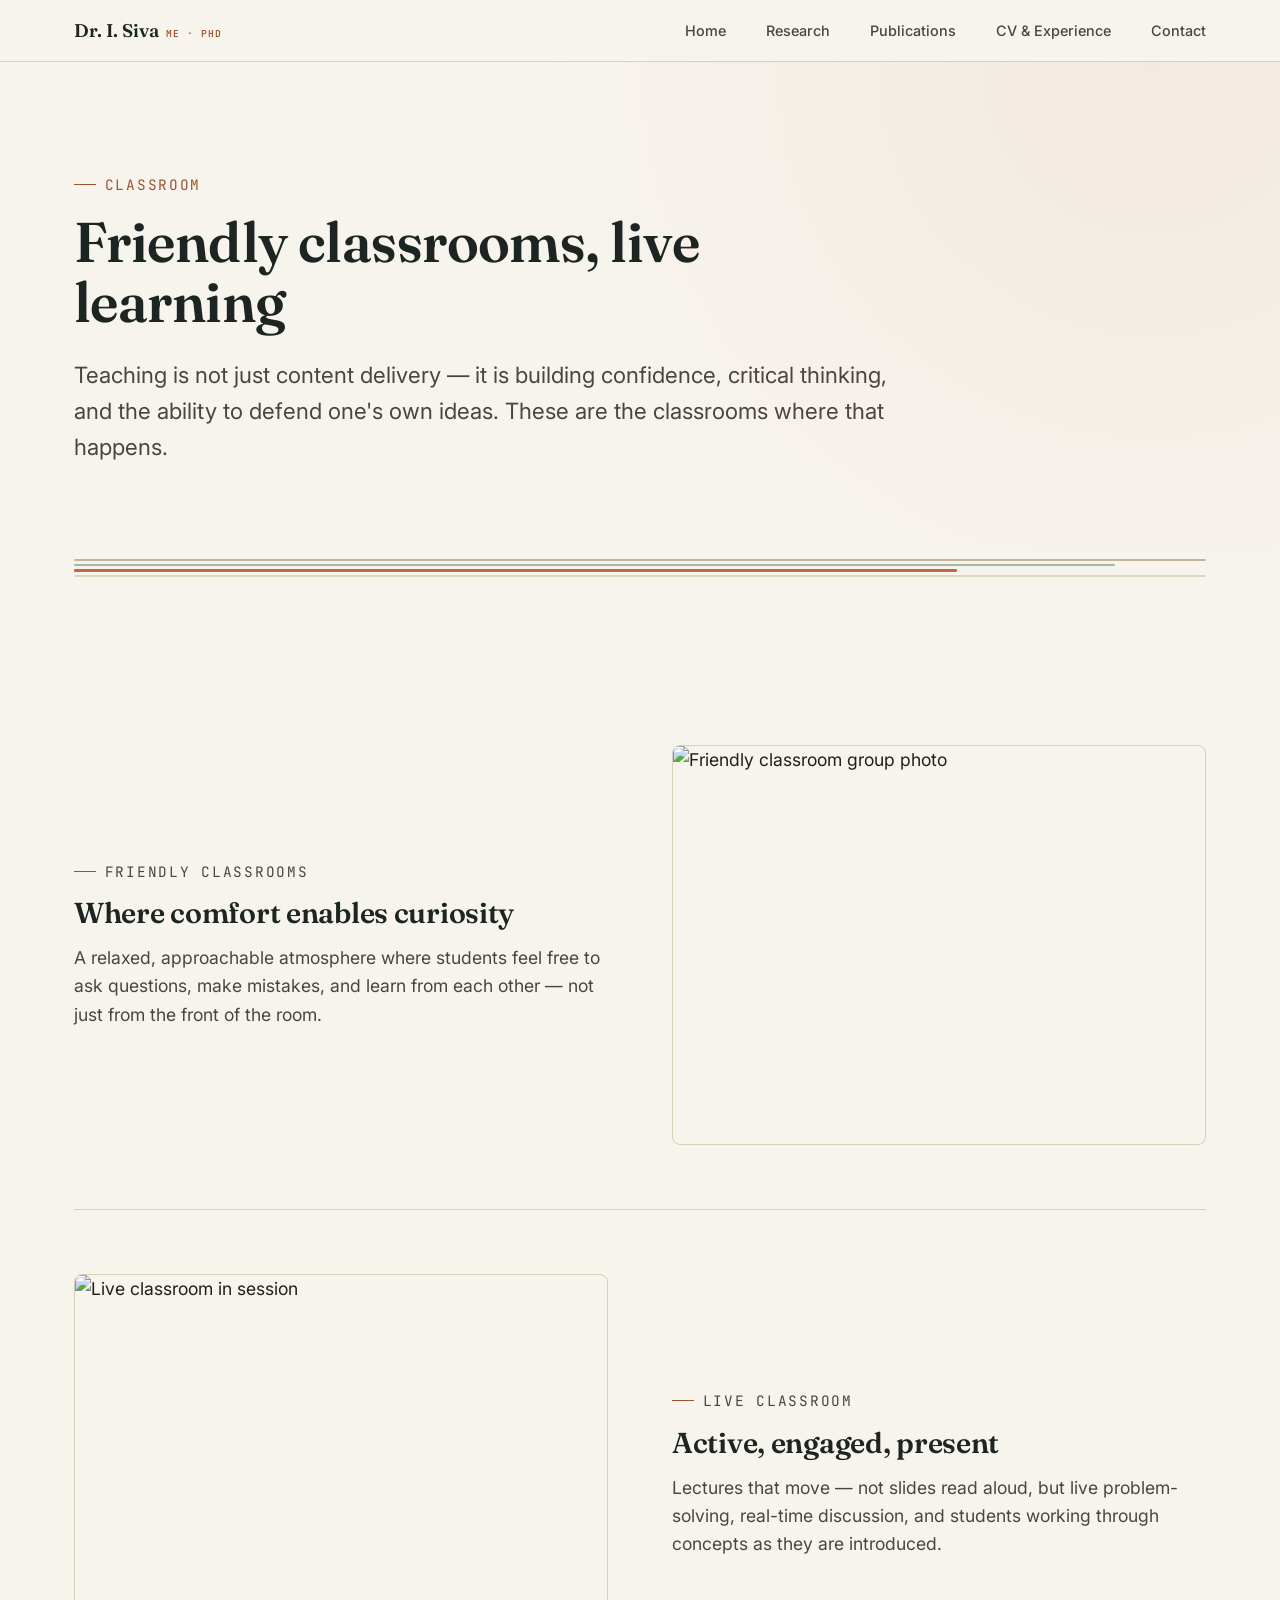
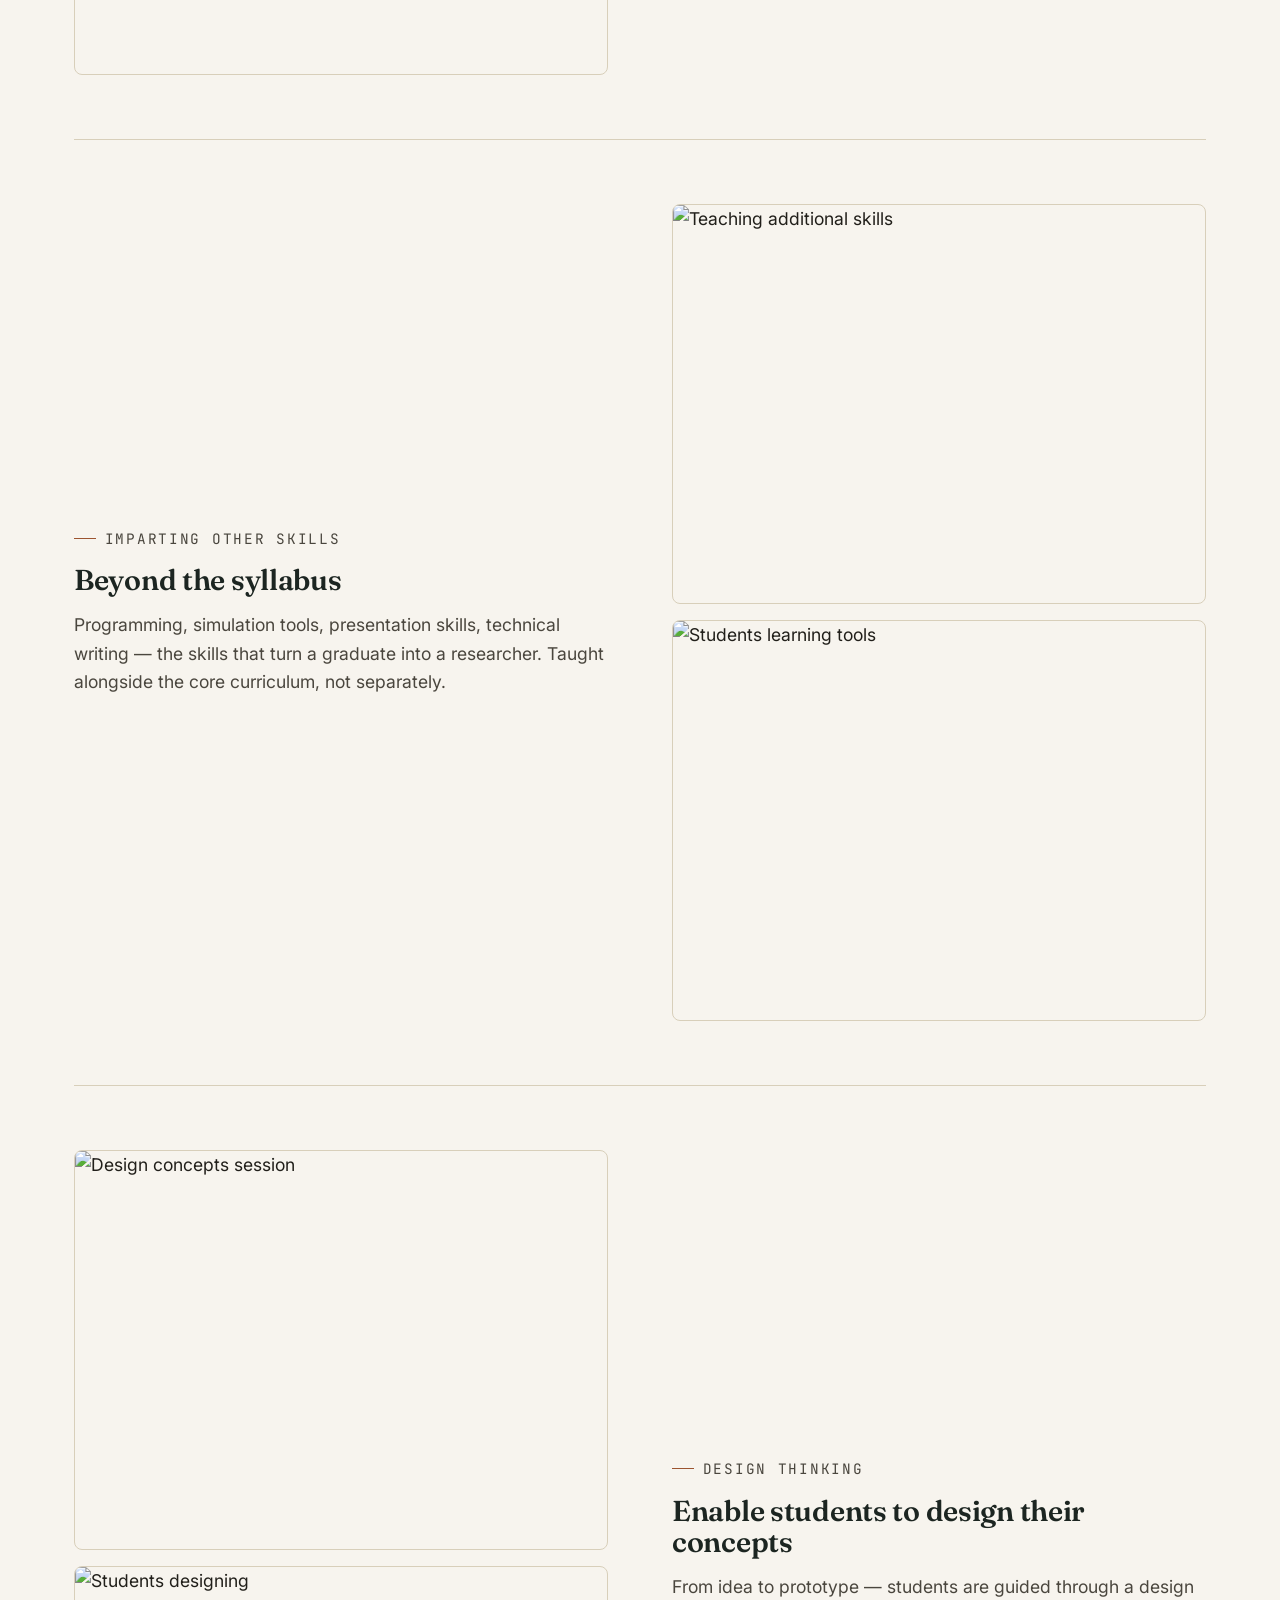
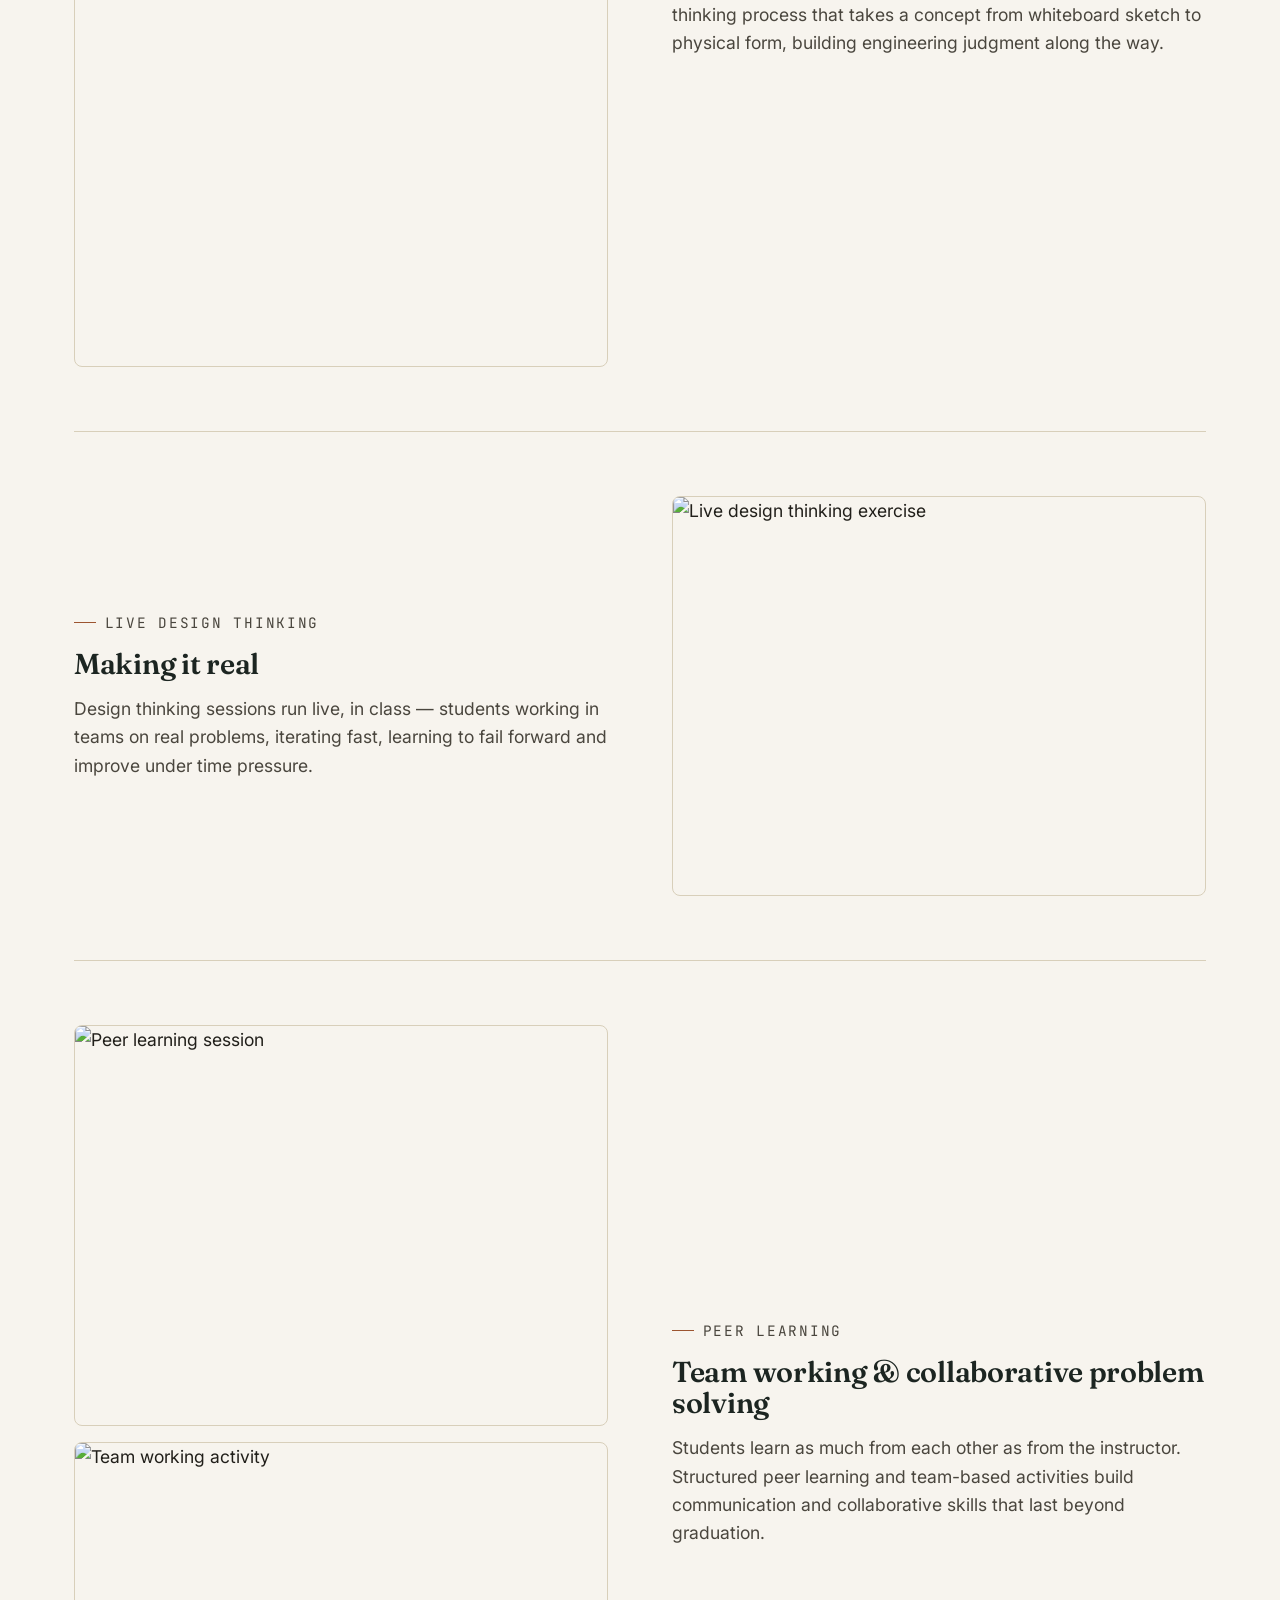
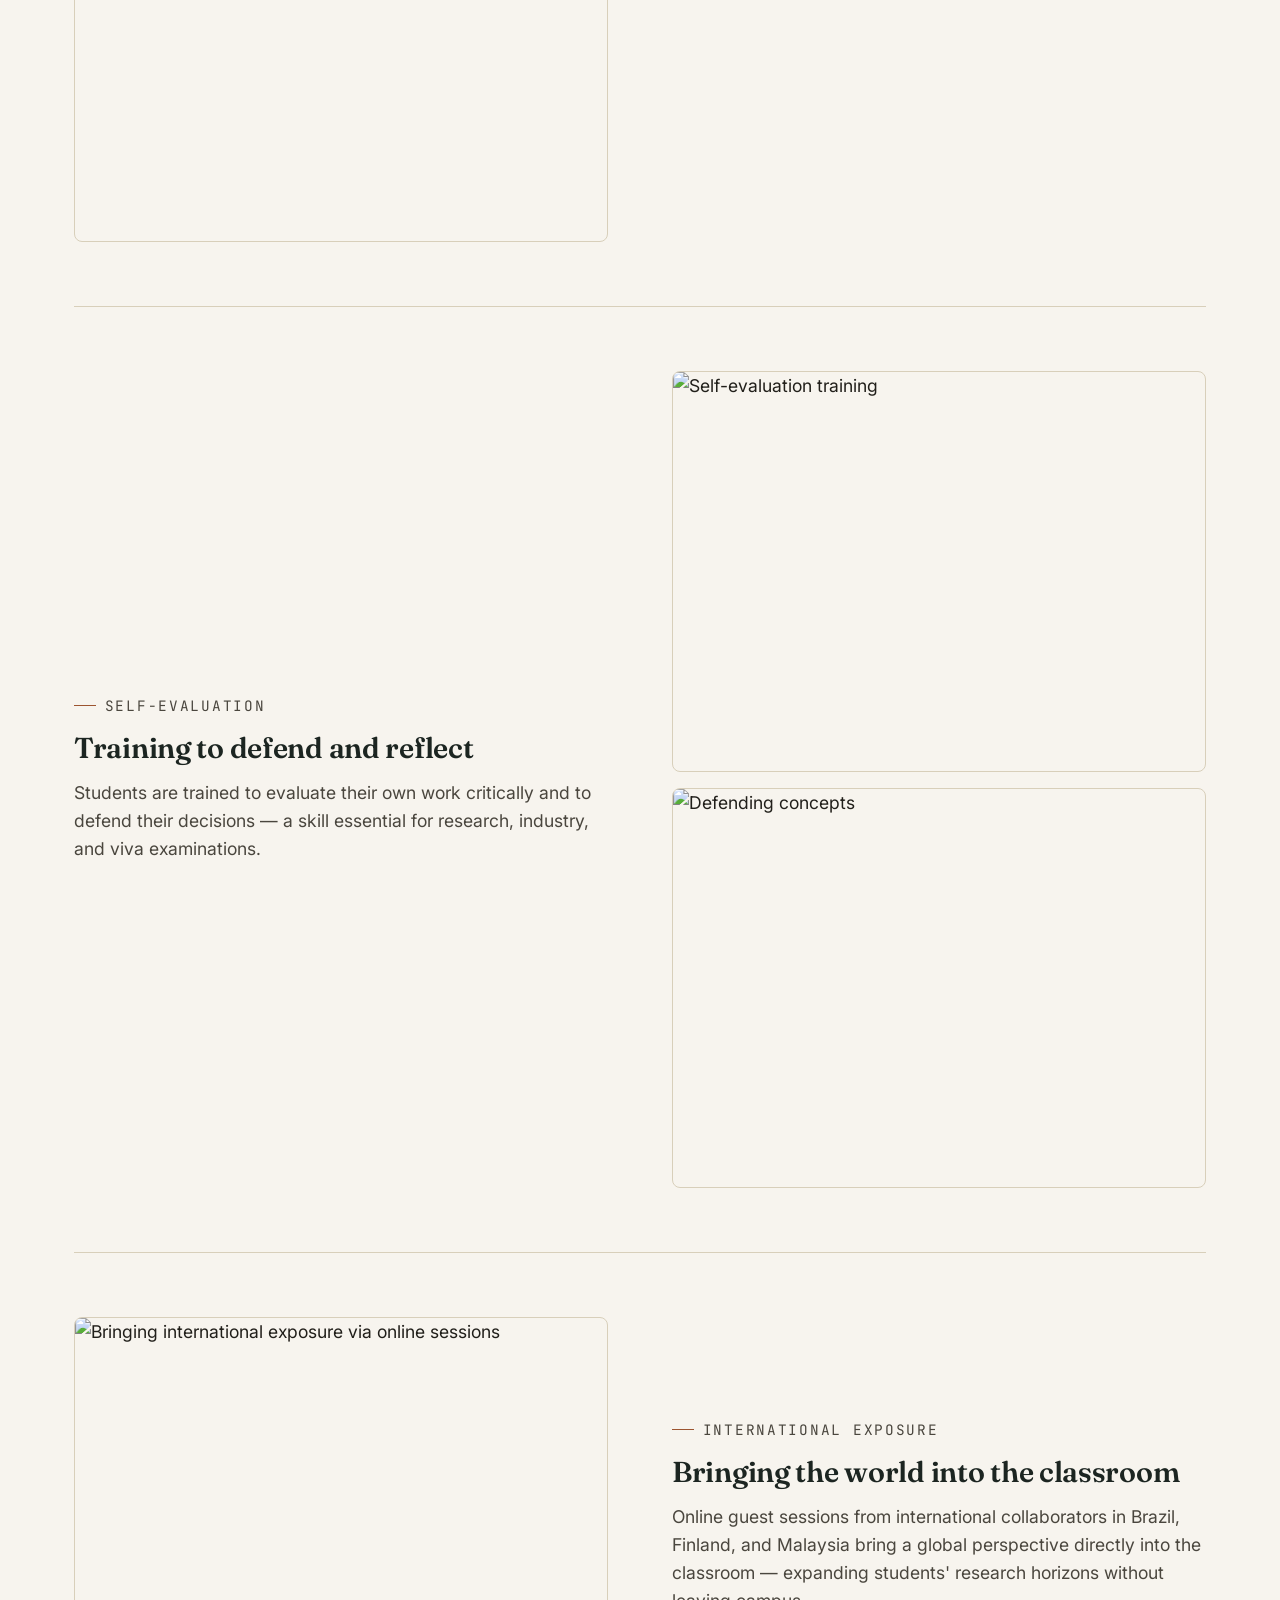
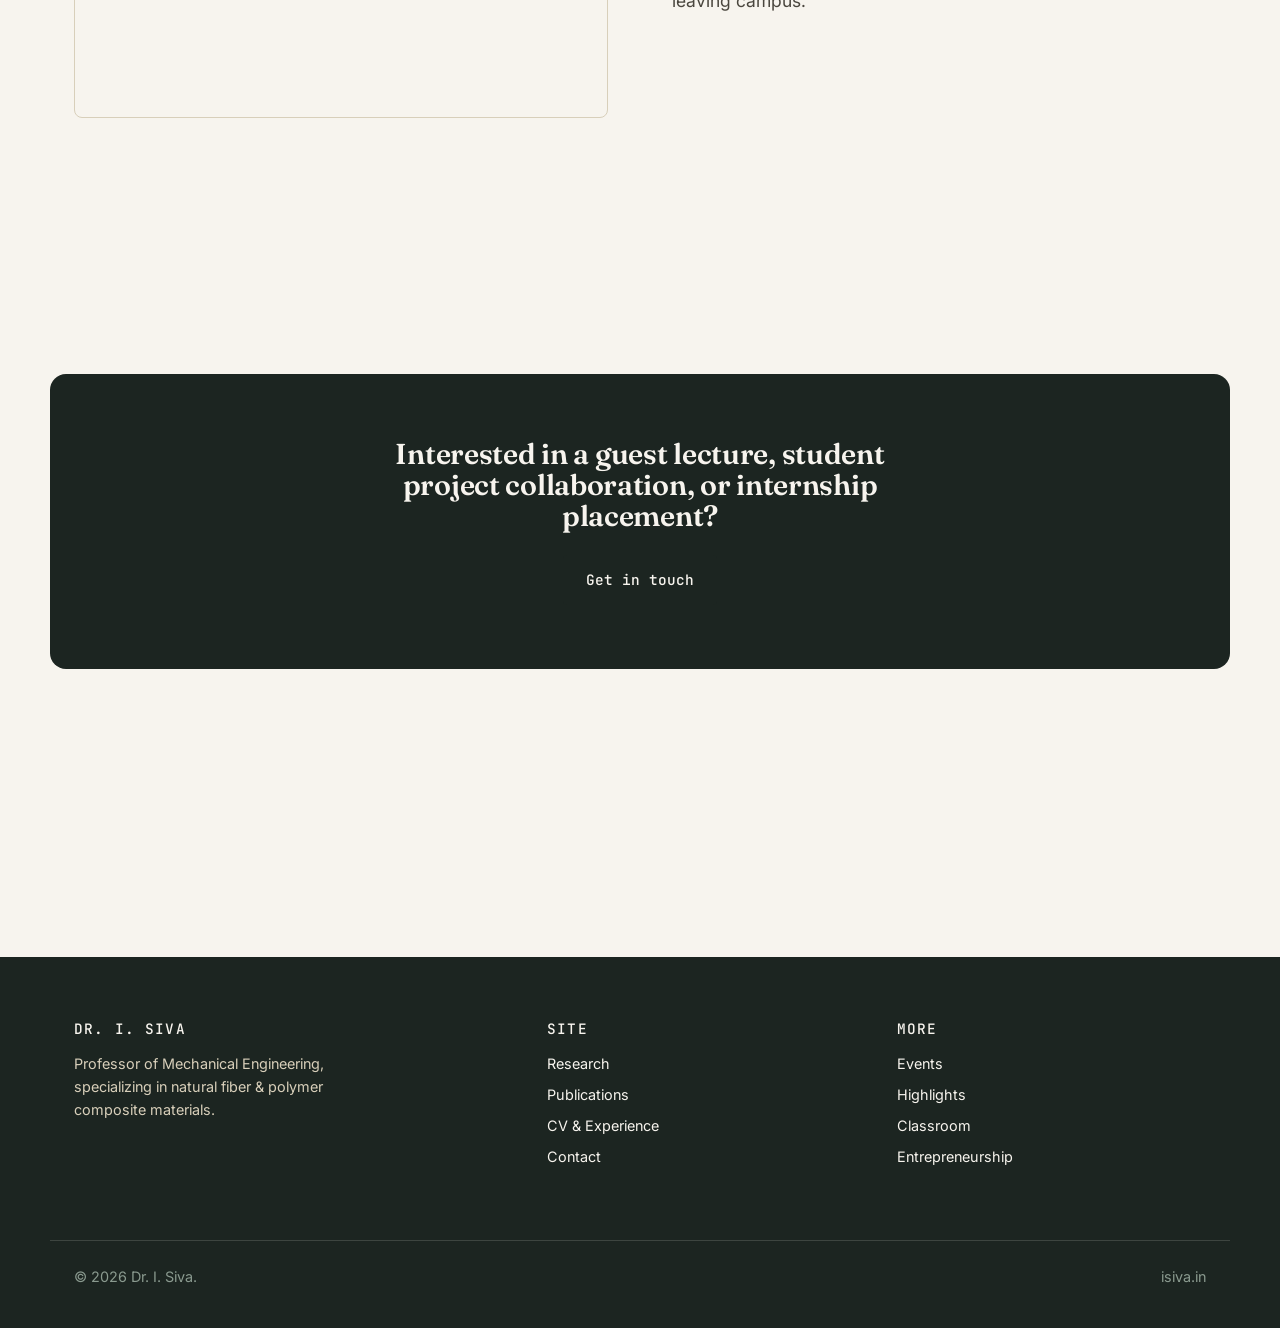
==== classroom.html @ 69cb5fe1 "Add files via upload" ====
<!DOCTYPE html>
<html lang="en">
<head>
<meta charset="UTF-8">
<meta name="viewport" content="width=device-width, initial-scale=1.0">
<title>Classroom — Dr. I. Siva</title>
<meta name="description" content="Dr. I. Siva's classroom philosophy — friendly, live, hands-on learning through design thinking, peer learning, self-evaluation, and international exposure.">
<link rel="stylesheet" href="css/base.css">
<link rel="stylesheet" href="css/inner.css">
<link rel="stylesheet" href="css/subpages.css">
</head>
<body>
<header class="site-header">
  <div class="site-header__inner">
    <a href="index.html" class="brand">Dr. I. Siva <small>ME · PhD</small></a>
    <button class="nav-toggle" aria-expanded="false">Menu</button>
    <ul class="nav-links">
      <li><a href="index.html">Home</a></li>
      <li><a href="research.html">Research</a></li>
      <li><a href="publications.html">Publications</a></li>
      <li><a href="cv.html">CV &amp; Experience</a></li>
      <li><a href="contact.html">Contact</a></li>
    </ul>
  </div>
</header>

<main>
  <section class="page-hero">
    <div class="wrap">
      <p class="eyebrow reveal">Classroom</p>
      <h1 class="reveal">Friendly classrooms, live learning</h1>
      <p class="page-hero__lede reveal">Teaching is not just content delivery — it is building confidence, critical thinking, and the ability to defend one's own ideas. These are the classrooms where that happens.</p>
    </div>
  </section>

  <div class="ply-divider" aria-hidden="true"><span></span><span></span><span></span><span></span></div>

  <!-- GALLERY SECTIONS -->
  <section class="section">
    <div class="wrap">

      <div class="classroom-block reveal">
        <div class="classroom-block__text">
          <p class="eyebrow">Friendly Classrooms</p>
          <h2>Where comfort enables curiosity</h2>
          <p>A relaxed, approachable atmosphere where students feel free to ask questions, make mistakes, and learn from each other — not just from the front of the room.</p>
        </div>
        <div class="classroom-block__imgs">
          <img src="assets/ppt/image183.jpg" alt="Friendly classroom group photo" loading="lazy">
        </div>
      </div>

      <div class="classroom-block classroom-block--flip reveal">
        <div class="classroom-block__text">
          <p class="eyebrow">Live Classroom</p>
          <h2>Active, engaged, present</h2>
          <p>Lectures that move — not slides read aloud, but live problem-solving, real-time discussion, and students working through concepts as they are introduced.</p>
        </div>
        <div class="classroom-block__imgs">
          <img src="assets/ppt/image184.jpg" alt="Live classroom in session" loading="lazy">
        </div>
      </div>

      <div class="classroom-block reveal">
        <div class="classroom-block__text">
          <p class="eyebrow">Imparting Other Skills</p>
          <h2>Beyond the syllabus</h2>
          <p>Programming, simulation tools, presentation skills, technical writing — the skills that turn a graduate into a researcher. Taught alongside the core curriculum, not separately.</p>
        </div>
        <div class="classroom-block__imgs">
          <img src="assets/ppt/image185.jpg" alt="Teaching additional skills" loading="lazy">
          <img src="assets/ppt/image186.jpg" alt="Students learning tools" loading="lazy">
        </div>
      </div>

      <div class="classroom-block classroom-block--flip reveal">
        <div class="classroom-block__text">
          <p class="eyebrow">Design Thinking</p>
          <h2>Enable students to design their concepts</h2>
          <p>From idea to prototype — students are guided through a design thinking process that takes a concept from whiteboard sketch to physical form, building engineering judgment along the way.</p>
        </div>
        <div class="classroom-block__imgs">
          <img src="assets/ppt/image188.jpg" alt="Design concepts session" loading="lazy">
          <img src="assets/ppt/image189.jpg" alt="Students designing" loading="lazy">
        </div>
      </div>

      <div class="classroom-block reveal">
        <div class="classroom-block__text">
          <p class="eyebrow">Live Design Thinking</p>
          <h2>Making it real</h2>
          <p>Design thinking sessions run live, in class — students working in teams on real problems, iterating fast, learning to fail forward and improve under time pressure.</p>
        </div>
        <div class="classroom-block__imgs">
          <img src="assets/ppt/image192.jpg" alt="Live design thinking exercise" loading="lazy">
        </div>
      </div>

      <div class="classroom-block classroom-block--flip reveal">
        <div class="classroom-block__text">
          <p class="eyebrow">Peer Learning</p>
          <h2>Team working &amp; collaborative problem solving</h2>
          <p>Students learn as much from each other as from the instructor. Structured peer learning and team-based activities build communication and collaborative skills that last beyond graduation.</p>
        </div>
        <div class="classroom-block__imgs">
          <img src="assets/ppt/image193.jpg" alt="Peer learning session" loading="lazy">
          <img src="assets/ppt/image194.jpg" alt="Team working activity" loading="lazy">
        </div>
      </div>

      <div class="classroom-block reveal">
        <div class="classroom-block__text">
          <p class="eyebrow">Self-Evaluation</p>
          <h2>Training to defend and reflect</h2>
          <p>Students are trained to evaluate their own work critically and to defend their decisions — a skill essential for research, industry, and viva examinations.</p>
        </div>
        <div class="classroom-block__imgs">
          <img src="assets/ppt/image195.jpg" alt="Self-evaluation training" loading="lazy">
          <img src="assets/ppt/image196.jpg" alt="Defending concepts" loading="lazy">
        </div>
      </div>

      <div class="classroom-block classroom-block--flip reveal">
        <div class="classroom-block__text">
          <p class="eyebrow">International Exposure</p>
          <h2>Bringing the world into the classroom</h2>
          <p>Online guest sessions from international collaborators in Brazil, Finland, and Malaysia bring a global perspective directly into the classroom — expanding students' research horizons without leaving campus.</p>
        </div>
        <div class="classroom-block__imgs">
          <img src="assets/ppt/image198.jpg" alt="Bringing international exposure via online sessions" loading="lazy">
        </div>
      </div>

    </div>
  </section>

  <section class="section cta-section">
    <div class="wrap cta-section__inner reveal">
      <h2>Interested in a guest lecture, student project collaboration, or internship placement?</h2>
      <a href="contact.html" class="btn btn--primary">Get in touch</a>
    </div>
  </section>

</main>

<footer class="site-footer">
  <div class="wrap footer-grid">
    <div><h4>Dr. I. Siva</h4><p style="max-width:32ch;color:var(--thread);font-size:var(--step--1)">Professor of Mechanical Engineering, specializing in natural fiber &amp; polymer composite materials.</p></div>
    <div><h4>Site</h4><ul><li><a href="research.html">Research</a></li><li><a href="publications.html">Publications</a></li><li><a href="cv.html">CV &amp; Experience</a></li><li><a href="contact.html">Contact</a></li></ul></div>
    <div><h4>More</h4><ul><li><a href="events.html">Events</a></li><li><a href="highlights.html">Highlights</a></li><li><a href="classroom.html">Classroom</a></li><li><a href="entrepreneurship.html">Entrepreneurship</a></li></ul></div>
  </div>
  <div class="wrap footer-bottom"><span>© <span id="year"></span> Dr. I. Siva.</span><span>isiva.in</span></div>
</footer>
<script src="js/main.js"></script>
<script>document.getElementById('year').textContent = new Date().getFullYear();</script>
</body>
</html>
---- css/base.css ----
/* ============================================
   Dr. I. Siva — Design System
   Concept: composite laminate — layered plies,
   woven structure, resin/fiber material palette.
   ============================================ */

@import url('https://fonts.googleapis.com/css2?family=Fraunces:opsz,wght@9..144,300;9..144,400;9..144,500;9..144,600;9..144,700&family=Inter:wght@400;500;600;700&family=JetBrains+Mono:wght@400;500&display=swap');

:root {
  /* Color tokens — natural fiber / resin composite palette */
  --ink: #211f1a;
  --ink-soft: #4a463e;
  --paper: #f7f4ee;
  --paper-deep: #eee8db;
  --ply-green: #2f4438;
  --ply-green-deep: #1c2521;
  --sage: #8a9a8f;
  --resin: #bd6b3e;
  --resin-deep: #9c5430;
  --thread: #d8cfba;
  --thread-deep: #c2b59a;

  /* Type */
  --font-display: 'Fraunces', serif;
  --font-body: 'Inter', sans-serif;
  --font-mono: 'JetBrains Mono', monospace;

  /* Scale */
  --step--1: clamp(0.83rem, 0.8rem + 0.15vw, 0.9rem);
  --step-0: clamp(1rem, 0.96rem + 0.2vw, 1.1rem);
  --step-1: clamp(1.2rem, 1.12rem + 0.4vw, 1.4rem);
  --step-2: clamp(1.44rem, 1.3rem + 0.7vw, 1.8rem);
  --step-3: clamp(1.9rem, 1.6rem + 1.2vw, 2.5rem);
  --step-4: clamp(2.4rem, 1.9rem + 2vw, 3.6rem);
  --step-5: clamp(3rem, 2.2rem + 3.2vw, 5rem);

  --space-1: 0.5rem;
  --space-2: 1rem;
  --space-3: 1.5rem;
  --space-4: 2.5rem;
  --space-5: 4rem;
  --space-6: 6rem;
  --space-7: 9rem;

  --content-width: 1180px;
  --content-narrow: 760px;

  --ease: cubic-bezier(0.16, 1, 0.3, 1);
}

* { box-sizing: border-box; }

html {
  scroll-behavior: smooth;
}

@media (prefers-reduced-motion: reduce) {
  html { scroll-behavior: auto; }
  *, *::before, *::after {
    animation-duration: 0.01ms !important;
    animation-iteration-count: 1 !important;
    transition-duration: 0.01ms !important;
    scroll-behavior: auto !important;
  }
}

body {
  margin: 0;
  background: var(--paper);
  color: var(--ink);
  font-family: var(--font-body);
  font-size: var(--step-0);
  line-height: 1.6;
  -webkit-font-smoothing: antialiased;
}

h1, h2, h3, h4 {
  font-family: var(--font-display);
  color: var(--ply-green-deep);
  line-height: 1.08;
  margin: 0;
  font-weight: 600;
  letter-spacing: -0.01em;
}

a {
  color: inherit;
  text-decoration: none;
}

a:focus-visible,
button:focus-visible,
[tabindex]:focus-visible {
  outline: 2px solid var(--resin);
  outline-offset: 3px;
  border-radius: 2px;
}

img { max-width: 100%; display: block; }

.wrap {
  max-width: var(--content-width);
  margin: 0 auto;
  padding: 0 var(--space-3);
}

.wrap--narrow {
  max-width: var(--content-narrow);
}

.eyebrow {
  font-family: var(--font-mono);
  font-size: var(--step--1);
  text-transform: uppercase;
  letter-spacing: 0.12em;
  color: var(--resin-deep);
  display: flex;
  align-items: center;
  gap: 0.6em;
}

.eyebrow::before {
  content: "";
  width: 22px;
  height: 1px;
  background: var(--resin-deep);
  display: inline-block;
}

/* ===== Ply divider — the signature element =====
   Represents a laminate cross-section: layered bands
   of varying thickness/opacity, like a microscope
   view of a composite ply stack. Used between sections
   instead of a generic hairline. */

.ply-divider {
  height: 34px;
  width: 100%;
  display: flex;
  flex-direction: column;
  justify-content: center;
  gap: 3px;
  margin: 0 auto;
  max-width: var(--content-width);
  padding: 0 var(--space-3);
}

.ply-divider span {
  display: block;
  height: 2px;
  border-radius: 1px;
}
.ply-divider span:nth-child(1) { background: var(--thread-deep); width: 100%; }
.ply-divider span:nth-child(2) { background: var(--sage); width: 92%; opacity: 0.7; }
.ply-divider span:nth-child(3) { background: var(--resin); width: 78%; height: 3px; }
.ply-divider span:nth-child(4) { background: var(--thread-deep); width: 100%; opacity: 0.5; }

/* ===== Nav ===== */

.site-header {
  position: sticky;
  top: 0;
  z-index: 50;
  background: rgba(247, 244, 238, 0.92);
  backdrop-filter: blur(8px);
  border-bottom: 1px solid var(--thread);
}

.site-header__inner {
  display: flex;
  align-items: center;
  justify-content: space-between;
  padding: var(--space-2) var(--space-3);
  max-width: var(--content-width);
  margin: 0 auto;
}

.brand {
  font-family: var(--font-display);
  font-weight: 600;
  font-size: 1.15rem;
  color: var(--ply-green-deep);
  display: flex;
  align-items: baseline;
  gap: 0.4em;
}

.brand small {
  font-family: var(--font-mono);
  font-size: 0.6rem;
  color: var(--resin-deep);
  text-transform: uppercase;
  letter-spacing: 0.1em;
}

.nav-links {
  display: flex;
  gap: var(--space-4);
  list-style: none;
  margin: 0;
  padding: 0;
  font-size: var(--step--1);
  font-weight: 500;
}

.nav-links a {
  position: relative;
  padding: 0.2rem 0;
  color: var(--ink-soft);
  transition: color 0.2s var(--ease);
}

.nav-links a:hover,
.nav-links a[aria-current="page"] {
  color: var(--ply-green-deep);
}

.nav-links a[aria-current="page"]::after {
  content: "";
  position: absolute;
  left: 0; right: 0; bottom: -6px;
  height: 2px;
  background: var(--resin);
  border-radius: 1px;
}

.nav-toggle {
  display: none;
  background: none;
  border: 1px solid var(--thread-deep);
  border-radius: 6px;
  padding: 0.4rem 0.6rem;
  font-family: var(--font-mono);
  font-size: 0.75rem;
  color: var(--ink);
  cursor: pointer;
}

@media (max-width: 760px) {
  .nav-toggle { display: inline-block; }
  .nav-links {
    position: absolute;
    top: 100%; left: 0; right: 0;
    background: var(--paper);
    flex-direction: column;
    gap: 0;
    border-bottom: 1px solid var(--thread);
    max-height: 0;
    overflow: hidden;
    transition: max-height 0.3s var(--ease);
  }
  .nav-links.is-open { max-height: 420px; }
  .nav-links li { width: 100%; }
  .nav-links a {
    display: block;
    padding: var(--space-2) var(--space-3);
    border-top: 1px solid var(--paper-deep);
  }
  .nav-links a[aria-current="page"]::after { display: none; }
  .nav-links a[aria-current="page"] { background: var(--paper-deep); }
}

/* ===== More dropdown ===== */

.nav-more {
  position: relative;
}

.nav-more__label {
  font-size: var(--step--1);
  font-weight: 500;
  color: var(--ink-soft);
  cursor: pointer;
  padding: 0.2rem 0;
  user-select: none;
  transition: color 0.2s var(--ease);
}

.nav-more:hover .nav-more__label { color: var(--ply-green-deep); }

.nav-more__menu {
  display: none;
  position: absolute;
  top: calc(100% + 10px);
  right: 0;
  background: #fff;
  border: 1px solid var(--thread);
  border-radius: 8px;
  box-shadow: 0 8px 24px -8px rgba(28,37,33,0.2);
  list-style: none;
  margin: 0;
  padding: 0.4rem 0;
  min-width: 200px;
  z-index: 100;
}

.nav-more:hover .nav-more__menu { display: block; }

.nav-more__menu li a {
  display: block;
  padding: 0.55rem 1.1rem;
  font-size: var(--step--1);
  color: var(--ink-soft);
  transition: background 0.15s, color 0.15s;
}

.nav-more__menu li a:hover {
  background: var(--paper-deep);
  color: var(--resin-deep);
}

@media (max-width: 760px) {
  .nav-more__label { display: none; }
  .nav-more__menu {
    display: block;
    position: static;
    box-shadow: none;
    border: none;
    border-radius: 0;
    padding: 0;
    min-width: 0;
  }
  .nav-more__menu li a {
    padding: var(--space-2) var(--space-3);
    border-top: 1px solid var(--paper-deep);
  }
}



.site-footer {
  background: var(--ply-green-deep);
  color: var(--thread);
  padding: var(--space-5) 0 var(--space-4);
  margin-top: var(--space-7);
}

.site-footer a { color: var(--paper); }
.site-footer a:hover { color: var(--resin); }

.footer-grid {
  display: grid;
  grid-template-columns: 1.4fr 1fr 1fr;
  gap: var(--space-4);
}

.footer-grid h4 {
  color: var(--paper);
  font-size: var(--step--1);
  text-transform: uppercase;
  letter-spacing: 0.08em;
  font-family: var(--font-mono);
  font-weight: 500;
  margin-bottom: var(--space-2);
}

.footer-grid ul { list-style: none; margin: 0; padding: 0; }
.footer-grid li { margin-bottom: 0.5rem; font-size: var(--step--1); }

.footer-bottom {
  margin-top: var(--space-5);
  padding-top: var(--space-3);
  border-top: 1px solid rgba(247, 244, 238, 0.15);
  font-size: var(--step--1);
  color: var(--sage);
  display: flex;
  justify-content: space-between;
  flex-wrap: wrap;
  gap: var(--space-2);
}

@media (max-width: 760px) {
  .footer-grid { grid-template-columns: 1fr; gap: var(--space-3); }
}

/* ===== Buttons ===== */

.btn {
  display: inline-flex;
  align-items: center;
  gap: 0.5em;
  font-family: var(--font-mono);
  font-size: var(--step--1);
  font-weight: 500;
  padding: 0.85em 1.5em;
  border-radius: 4px;
  border: 1px solid transparent;
  cursor: pointer;
  transition: all 0.2s var(--ease);
}

.btn--primary {
  background: var(--ply-green-deep);
  color: var(--paper);
}
.btn--primary:hover { background: var(--resin-deep); }

.btn--ghost {
  border-color: var(--ink);
  color: var(--ink);
}
.btn--ghost:hover {
  border-color: var(--resin-deep);
  color: var(--resin-deep);
}

/* ===== Shared section spacing ===== */

.section { padding: var(--space-6) 0; }
.section--tight { padding: var(--space-5) 0; }

.section-head {
  margin-bottom: var(--space-4);
  max-width: 640px;
}

.section-head h2 {
  font-size: var(--step-3);
  margin-top: var(--space-2);
}

.section-head p {
  color: var(--ink-soft);
  font-size: var(--step-0);
  margin-top: var(--space-2);
}

/* ===== Card ===== */

.card {
  background: #fff;
  border: 1px solid var(--thread);
  border-radius: 10px;
  padding: var(--space-3);
  transition: transform 0.25s var(--ease), box-shadow 0.25s var(--ease), border-color 0.25s var(--ease);
}

.card:hover {
  transform: translateY(-3px);
  box-shadow: 0 14px 30px -18px rgba(28, 37, 33, 0.35);
  border-color: var(--thread-deep);
}

/* ===== Stat block ===== */

.stat {
  font-family: var(--font-mono);
}

.stat .num {
  font-size: var(--step-3);
  color: var(--ply-green-deep);
  font-weight: 500;
  display: block;
  line-height: 1;
}

.stat .label {
  font-size: var(--step--1);
  color: var(--ink-soft);
  text-transform: uppercase;
  letter-spacing: 0.06em;
  margin-top: 0.4em;
  display: block;
}

/* ===== Tag / pill ===== */

.tag {
  display: inline-block;
  font-family: var(--font-mono);
  font-size: 0.72rem;
  text-transform: uppercase;
  letter-spacing: 0.05em;
  padding: 0.25em 0.65em;
  border-radius: 100px;
  background: var(--paper-deep);
  color: var(--ply-green-deep);
  border: 1px solid var(--thread-deep);
}

.tag--resin {
  background: rgba(189, 107, 62, 0.12);
  color: var(--resin-deep);
  border-color: rgba(189, 107, 62, 0.35);
}

/* ===== Reveal on scroll ===== */

.reveal {
  opacity: 0;
  transform: translateY(16px);
  transition: opacity 0.6s var(--ease), transform 0.6s var(--ease);
}
.reveal.is-visible {
  opacity: 1;
  transform: translateY(0);
}

@media (prefers-reduced-motion: reduce) {
  .reveal { opacity: 1; transform: none; }
}
---- css/inner.css ----
/* ===== Page hero (used on inner pages) ===== */

.page-hero {
  padding: var(--space-6) 0 var(--space-5);
  background:
    radial-gradient(circle at 90% 0%, rgba(189, 107, 62, 0.08), transparent 50%),
    var(--paper);
}

.page-hero h1 {
  font-size: var(--step-4);
  margin-top: var(--space-2);
  max-width: 20ch;
}

.page-hero__lede {
  margin-top: var(--space-3);
  font-size: var(--step-1);
  color: var(--ink-soft);
  max-width: 60ch;
}

/* ===== Focus list (Research page) ===== */

.focus-list {
  display: flex;
  flex-direction: column;
  gap: var(--space-4);
}

.focus-item {
  display: grid;
  grid-template-columns: 90px 1fr;
  gap: var(--space-3);
  padding-bottom: var(--space-4);
  border-bottom: 1px solid var(--thread);
}

.focus-item:last-child { border-bottom: none; }

.focus-item__num {
  font-family: var(--font-mono);
  font-size: var(--step-2);
  color: var(--thread-deep);
  font-weight: 500;
}

.focus-item h3 {
  font-size: var(--step-2);
}

.focus-item p {
  color: var(--ink-soft);
  margin-top: var(--space-2);
}

.focus-item__note {
  font-size: var(--step--1);
  font-style: italic;
  color: var(--sage);
  border-left: 2px solid var(--resin);
  padding-left: 1em;
  margin-top: var(--space-2) !important;
}

@media (max-width: 640px) {
  .focus-item { grid-template-columns: 1fr; gap: var(--space-1); }
}

/* ===== Data table ===== */

.table-wrap {
  overflow-x: auto;
  border: 1px solid var(--thread);
  border-radius: 10px;
  background: #fff;
}

.data-table {
  width: 100%;
  border-collapse: collapse;
  font-size: var(--step--1);
  min-width: 640px;
}

.data-table th {
  text-align: left;
  font-family: var(--font-mono);
  text-transform: uppercase;
  letter-spacing: 0.05em;
  font-size: 0.72rem;
  color: var(--ink-soft);
  padding: var(--space-2) var(--space-2);
  background: var(--paper-deep);
  border-bottom: 1px solid var(--thread-deep);
}

.data-table td {
  padding: var(--space-2);
  border-bottom: 1px solid var(--thread);
  vertical-align: top;
}

.data-table tr:last-child td { border-bottom: none; }
.data-table tr:hover td { background: var(--paper-deep); }

/* ===== Grad grid ===== */

.grad-grid {
  display: grid;
  grid-template-columns: 1fr 1fr;
  gap: var(--space-5);
}

.grad-grid h3 {
  font-size: var(--step-0);
  font-family: var(--font-body);
  text-transform: uppercase;
  letter-spacing: 0.06em;
  color: var(--resin-deep);
  margin-bottom: var(--space-3);
}

.grad-list {
  list-style: none;
  margin: 0;
  padding: 0;
  display: flex;
  flex-direction: column;
  gap: var(--space-2);
}

.grad-list li {
  font-size: var(--step--1);
  color: var(--ink-soft);
  padding-bottom: var(--space-2);
  border-bottom: 1px solid var(--thread);
}

.grad-list strong { color: var(--ink); }

@media (max-width: 760px) {
  .grad-grid { grid-template-columns: 1fr; gap: var(--space-4); }
}

/* ===== Publications page ===== */

.pub-filters {
  display: flex;
  gap: 0.6em;
  flex-wrap: wrap;
  margin-bottom: var(--space-4);
}

.pub-filter {
  font-family: var(--font-mono);
  font-size: var(--step--1);
  padding: 0.5em 1em;
  border-radius: 100px;
  border: 1px solid var(--thread-deep);
  background: #fff;
  color: var(--ink-soft);
  cursor: pointer;
  transition: all 0.2s var(--ease);
}

.pub-filter:hover { border-color: var(--resin); color: var(--resin-deep); }

.pub-filter.is-active {
  background: var(--ply-green-deep);
  border-color: var(--ply-green-deep);
  color: var(--paper);
}

.pub-search {
  width: 100%;
  font-family: var(--font-body);
  font-size: var(--step-0);
  padding: 0.85em 1.1em;
  border: 1px solid var(--thread-deep);
  border-radius: 8px;
  background: #fff;
  margin-bottom: var(--space-4);
}

.pub-search:focus-visible {
  outline: 2px solid var(--resin);
  outline-offset: 2px;
}

.pub-count {
  font-family: var(--font-mono);
  font-size: var(--step--1);
  color: var(--ink-soft);
  margin-bottom: var(--space-3);
}

.pub-list {
  display: flex;
  flex-direction: column;
}

.pub-item {
  padding: var(--space-3) 0;
  border-bottom: 1px solid var(--thread);
  display: grid;
  grid-template-columns: 70px 1fr;
  gap: var(--space-3);
}

.pub-item__year {
  font-family: var(--font-mono);
  color: var(--resin-deep);
  font-size: var(--step--1);
  padding-top: 0.2em;
}

.pub-item__title {
  font-size: var(--step-0);
  color: var(--ink);
  font-weight: 500;
  line-height: 1.4;
}

.pub-item__meta {
  font-size: var(--step--1);
  color: var(--ink-soft);
  margin-top: 0.4em;
}

.pub-item__meta a {
  color: var(--resin-deep);
  border-bottom: 1px solid currentColor;
}

.pub-item[hidden] { display: none; }

@media (max-width: 600px) {
  .pub-item { grid-template-columns: 1fr; gap: 0.3em; }
}

/* ===== CV page ===== */

.cv-layout {
  display: grid;
  grid-template-columns: 220px 1fr;
  gap: var(--space-5);
  align-items: start;
}

.cv-toc {
  position: sticky;
  top: 100px;
  display: flex;
  flex-direction: column;
  gap: 0.6em;
  font-family: var(--font-mono);
  font-size: var(--step--1);
}

.cv-toc a {
  color: var(--ink-soft);
  padding: 0.3em 0;
  border-left: 2px solid transparent;
  padding-left: 0.8em;
}

.cv-toc a:hover { color: var(--resin-deep); border-color: var(--resin); }

.cv-block {
  margin-bottom: var(--space-5);
  scroll-margin-top: 100px;
}

.cv-block h2 {
  font-size: var(--step-2);
  margin-bottom: var(--space-3);
  padding-bottom: var(--space-2);
  border-bottom: 2px solid var(--ply-green-deep);
}

.timeline-item {
  display: grid;
  grid-template-columns: 160px 1fr;
  gap: var(--space-3);
  padding: var(--space-2) 0;
  border-bottom: 1px solid var(--thread);
}

.timeline-item__when {
  font-family: var(--font-mono);
  font-size: var(--step--1);
  color: var(--ink-soft);
}

.timeline-item__what strong { color: var(--ink); display: block; }
.timeline-item__what span { color: var(--ink-soft); font-size: var(--step--1); }

.admin-grid {
  display: grid;
  grid-template-columns: repeat(2, 1fr);
  gap: 0.5em 2em;
}

.admin-grid li {
  font-size: var(--step--1);
  color: var(--ink-soft);
  padding: 0.5em 0;
  border-bottom: 1px dashed var(--thread);
  list-style: none;
}

@media (max-width: 900px) {
  .cv-layout { grid-template-columns: 1fr; }
  .cv-toc {
    position: static;
    flex-direction: row;
    flex-wrap: wrap;
    gap: 0.5em 1.2em;
    margin-bottom: var(--space-3);
  }
  .admin-grid { grid-template-columns: 1fr; }
}

@media (max-width: 600px) {
  .timeline-item { grid-template-columns: 1fr; gap: 0.3em; }
}

/* ===== Contact page ===== */

.contact-layout {
  display: grid;
  grid-template-columns: 1fr 1fr;
  gap: var(--space-5);
}

.contact-card {
  background: #fff;
  border: 1px solid var(--thread);
  border-radius: 12px;
  padding: var(--space-4);
}

.contact-list {
  list-style: none;
  margin: 0;
  padding: 0;
  display: flex;
  flex-direction: column;
  gap: var(--space-3);
}

.contact-list li {
  display: flex;
  flex-direction: column;
  gap: 0.2em;
  padding-bottom: var(--space-3);
  border-bottom: 1px solid var(--thread);
}

.contact-list li:last-child { border: none; padding-bottom: 0; }

.contact-list .label {
  font-family: var(--font-mono);
  font-size: 0.72rem;
  text-transform: uppercase;
  letter-spacing: 0.06em;
  color: var(--sage);
}

.contact-list .value { font-size: var(--step-0); }
.contact-list .value a { color: var(--resin-deep); border-bottom: 1px solid currentColor; }

.ref-card {
  border-bottom: 1px solid var(--thread);
  padding: var(--space-2) 0;
}
.ref-card:last-child { border-bottom: none; }
.ref-card strong { display: block; color: var(--ink); }
.ref-card span { display: block; font-size: var(--step--1); color: var(--ink-soft); }
.ref-card a { font-size: var(--step--1); color: var(--resin-deep); }

@media (max-width: 760px) {
  .contact-layout { grid-template-columns: 1fr; }
}
---- css/subpages.css ----
/* ===== Subpages shared CSS ===== */

/* Two-column layout */
.two-col {
  display: grid;
  grid-template-columns: 1fr 1fr;
  gap: var(--space-5);
  align-items: start;
}

@media (max-width: 760px) {
  .two-col { grid-template-columns: 1fr; }
}

.section-img {
  width: 100%;
  border-radius: 8px;
  border: 1px solid var(--thread);
}

/* ===== Events page ===== */

.event-featured {
  display: grid;
  grid-template-columns: 1fr 1fr;
  gap: var(--space-4);
  align-items: center;
  background: #fff;
  border: 1px solid var(--thread);
  border-radius: 12px;
  overflow: hidden;
}

.event-featured__imgs {
  display: grid;
  grid-template-columns: 1fr 1fr;
  gap: 2px;
  background: var(--thread);
  height: 100%;
  min-height: 220px;
}

.event-featured__imgs img {
  width: 100%;
  height: 100%;
  object-fit: cover;
}

.event-featured__content {
  padding: var(--space-3);
}

.event-featured__content h3 {
  font-size: var(--step-1);
  margin-top: var(--space-2);
}

.event-featured__content p {
  color: var(--ink-soft);
  font-size: var(--step--1);
  margin-top: var(--space-1);
}

@media (max-width: 760px) {
  .event-featured { grid-template-columns: 1fr; }
  .event-featured__imgs { min-height: 180px; }
}

/* RIM grid */
.rim-grid {
  display: grid;
  grid-template-columns: repeat(4, 1fr);
  gap: 1px;
  background: var(--thread);
  border: 1px solid var(--thread);
  border-radius: 10px;
  overflow: hidden;
}

.rim-card {
  background: #fff;
  padding: var(--space-3);
}

.rim-card__year {
  font-family: var(--font-mono);
  font-size: var(--step-0);
  color: var(--ply-green-deep);
  font-weight: 500;
}

.rim-card__date {
  font-family: var(--font-mono);
  font-size: var(--step--1);
  color: var(--resin-deep);
  margin-bottom: var(--space-2);
}

.rim-card ul {
  list-style: none;
  margin: 0;
  padding: 0;
  display: flex;
  flex-direction: column;
  gap: 0.5rem;
}

.rim-card li {
  font-size: var(--step--1);
  color: var(--ink-soft);
  border-bottom: 1px dashed var(--thread);
  padding-bottom: 0.5rem;
}

.rim-card li:last-child { border: none; }

@media (max-width: 900px) { .rim-grid { grid-template-columns: repeat(2, 1fr); } }
@media (max-width: 540px) { .rim-grid { grid-template-columns: 1fr; } }

/* ===== Highlights page ===== */

.mantra-block {
  text-align: center;
  max-width: 700px;
  margin: 0 auto;
}

.mantra-quote {
  font-family: var(--font-display);
  font-size: var(--step-3);
  color: var(--ply-green-deep);
  font-style: italic;
  line-height: 1.2;
  margin: var(--space-3) 0;
  border: none;
  padding: 0;
}

.mantra-sub {
  color: var(--ink-soft);
  max-width: 48ch;
  margin: 0 auto;
}

.mantra-img {
  margin-top: var(--space-4);
  border-radius: 10px;
  max-height: 360px;
  object-fit: cover;
  width: 100%;
  border: 1px solid var(--thread);
}

.photo-mosaic {
  display: grid;
  grid-template-columns: repeat(2, 1fr);
  gap: var(--space-2);
}

.photo-mosaic img {
  width: 100%;
  border-radius: 8px;
  object-fit: cover;
  aspect-ratio: 4/3;
  border: 1px solid var(--thread);
}

@media (max-width: 560px) { .photo-mosaic { grid-template-columns: 1fr; } }

/* ===== Classroom page ===== */

.classroom-block {
  display: grid;
  grid-template-columns: 1fr 1fr;
  gap: var(--space-5);
  align-items: center;
  padding: var(--space-5) 0;
  border-bottom: 1px solid var(--thread);
}

.classroom-block:last-child { border-bottom: none; }

.classroom-block--flip { direction: rtl; }
.classroom-block--flip > * { direction: ltr; }

.classroom-block h2 {
  font-size: var(--step-2);
  margin-top: var(--space-1);
}

.classroom-block p {
  color: var(--ink-soft);
  margin-top: var(--space-2);
}

.classroom-block__imgs {
  display: flex;
  flex-direction: column;
  gap: var(--space-2);
}

.classroom-block__imgs img {
  width: 100%;
  border-radius: 8px;
  object-fit: cover;
  aspect-ratio: 4/3;
  border: 1px solid var(--thread);
}

@media (max-width: 760px) {
  .classroom-block,
  .classroom-block--flip { grid-template-columns: 1fr; direction: ltr; }
}

/* ===== Teaching Pedagogy page ===== */

.fiber-grid {
  display: grid;
  grid-template-columns: 1fr 1fr;
  gap: var(--space-5);
}

.fiber-col h3 {
  font-size: var(--step-0);
  font-family: var(--font-mono);
  text-transform: uppercase;
  letter-spacing: 0.06em;
  color: var(--resin-deep);
  margin-bottom: var(--space-2);
}

.fiber-col ul {
  list-style: none;
  margin: 0;
  padding: 0;
}

.fiber-col li {
  padding: 0.6rem 0;
  border-bottom: 1px solid var(--thread);
  font-size: var(--step-0);
  color: var(--ink-soft);
}

@media (max-width: 560px) { .fiber-grid { grid-template-columns: 1fr; } }

.type-list {
  display: flex;
  flex-direction: column;
  gap: 0;
}

.type-item {
  display: flex;
  align-items: baseline;
  gap: var(--space-3);
  padding: var(--space-2) 0;
  border-bottom: 1px solid var(--thread);
}

.type-item__num {
  font-family: var(--font-mono);
  font-size: var(--step-1);
  color: var(--thread-deep);
  min-width: 40px;
}

.type-item strong { display: block; color: var(--ink); }
.type-item span { font-size: var(--step--1); color: var(--resin-deep); font-family: var(--font-mono); }

.char-grid {
  display: grid;
  grid-template-columns: repeat(3, 1fr);
  gap: var(--space-2);
}

.char-item {
  background: #fff;
  border: 1px solid var(--thread);
  border-radius: 8px;
  padding: var(--space-2);
}

.char-item p {
  font-size: var(--step--1);
  color: var(--ink-soft);
  margin-top: var(--space-1);
}

@media (max-width: 900px) { .char-grid { grid-template-columns: repeat(2, 1fr); } }
@media (max-width: 540px) { .char-grid { grid-template-columns: 1fr; } }

.future-grid {
  display: grid;
  grid-template-columns: repeat(2, 1fr);
  gap: var(--space-3);
}

.future-grid h3 {
  font-size: var(--step-1);
  margin-top: var(--space-2);
}

.future-grid p {
  color: var(--ink-soft);
  font-size: var(--step--1);
  margin-top: var(--space-1);
}

@media (max-width: 640px) { .future-grid { grid-template-columns: 1fr; } }

/* ===== Entrepreneurship page ===== */

.product-hero {
  display: grid;
  grid-template-columns: 1fr 1fr;
  gap: var(--space-5);
  align-items: start;
}

.product-hero__imgs {
  display: grid;
  grid-template-columns: repeat(3, 1fr);
  gap: var(--space-1);
}

.product-hero__imgs img {
  width: 100%;
  border-radius: 6px;
  object-fit: cover;
  aspect-ratio: 1;
  border: 1px solid var(--thread);
}

.product-meta-grid {
  display: grid;
  grid-template-columns: 1fr 1fr;
  gap: 0.5rem;
  background: var(--paper-deep);
  border: 1px solid var(--thread);
  border-radius: 8px;
  padding: var(--space-2);
  margin-bottom: var(--space-3);
}

.product-meta-grid .label {
  font-family: var(--font-mono);
  font-size: 0.7rem;
  text-transform: uppercase;
  letter-spacing: 0.05em;
  color: var(--sage);
  display: block;
}

.product-hero__content h3 {
  font-size: var(--step-1);
  margin-bottom: var(--space-2);
}

@media (max-width: 760px) {
  .product-hero { grid-template-columns: 1fr; }
  .product-hero__imgs { grid-template-columns: repeat(3, 1fr); }
}

.product-card-grid {
  display: grid;
  grid-template-columns: repeat(2, 1fr);
  gap: var(--space-3);
}

.product-card {
  background: #fff;
  border: 1px solid var(--thread);
  border-radius: 10px;
  overflow: hidden;
}

.product-card__imgs {
  display: grid;
  grid-template-columns: 1fr 1fr;
  gap: 2px;
  background: var(--thread);
  height: 180px;
}

.product-card__imgs img {
  width: 100%;
  height: 100%;
  object-fit: cover;
}

.product-card__body {
  padding: var(--space-3);
}

.product-card__body h3 {
  font-size: var(--step-1);
  margin-bottom: var(--space-2);
}

.product-card__body p {
  font-size: var(--step--1);
  color: var(--ink-soft);
  margin-top: var(--space-1);
}

.product-specs {
  display: flex;
  flex-wrap: wrap;
  gap: 0.4rem;
  margin-bottom: var(--space-2);
}

.product-specs span {
  font-size: 0.72rem;
  font-family: var(--font-mono);
  background: var(--paper-deep);
  border: 1px solid var(--thread-deep);
  border-radius: 4px;
  padding: 0.2em 0.5em;
  color: var(--ink-soft);
}

@media (max-width: 760px) {
  .product-card-grid { grid-template-columns: 1fr; }
}

/* ===== CTA section (shared with inner.css) ===== */
.cta-section { padding: var(--space-6) 0 var(--space-7); }
.cta-section__inner {
  background: var(--ply-green-deep);
  border-radius: 16px;
  padding: var(--space-5);
  text-align: center;
  display: flex;
  flex-direction: column;
  align-items: center;
  gap: var(--space-3);
}
.cta-section__inner h2 { color: var(--paper); font-size: var(--step-2); max-width: 28ch; }
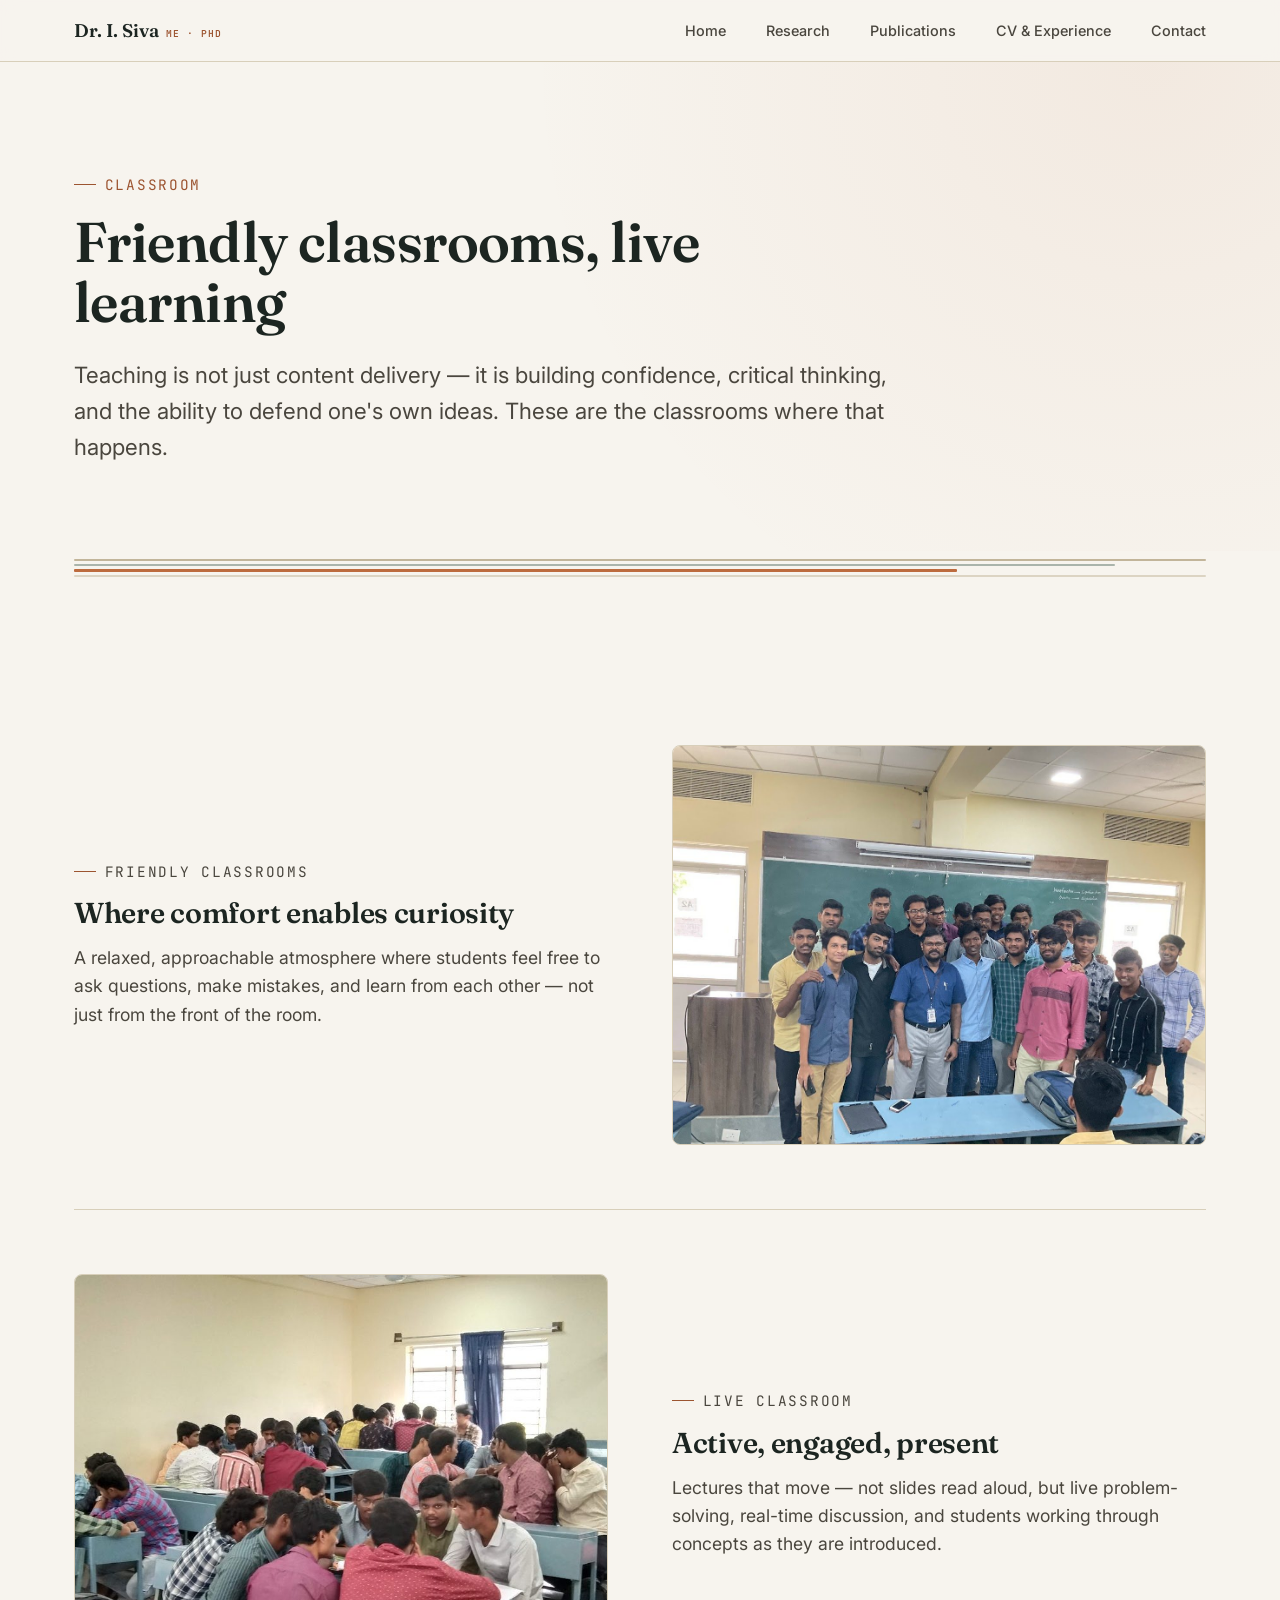
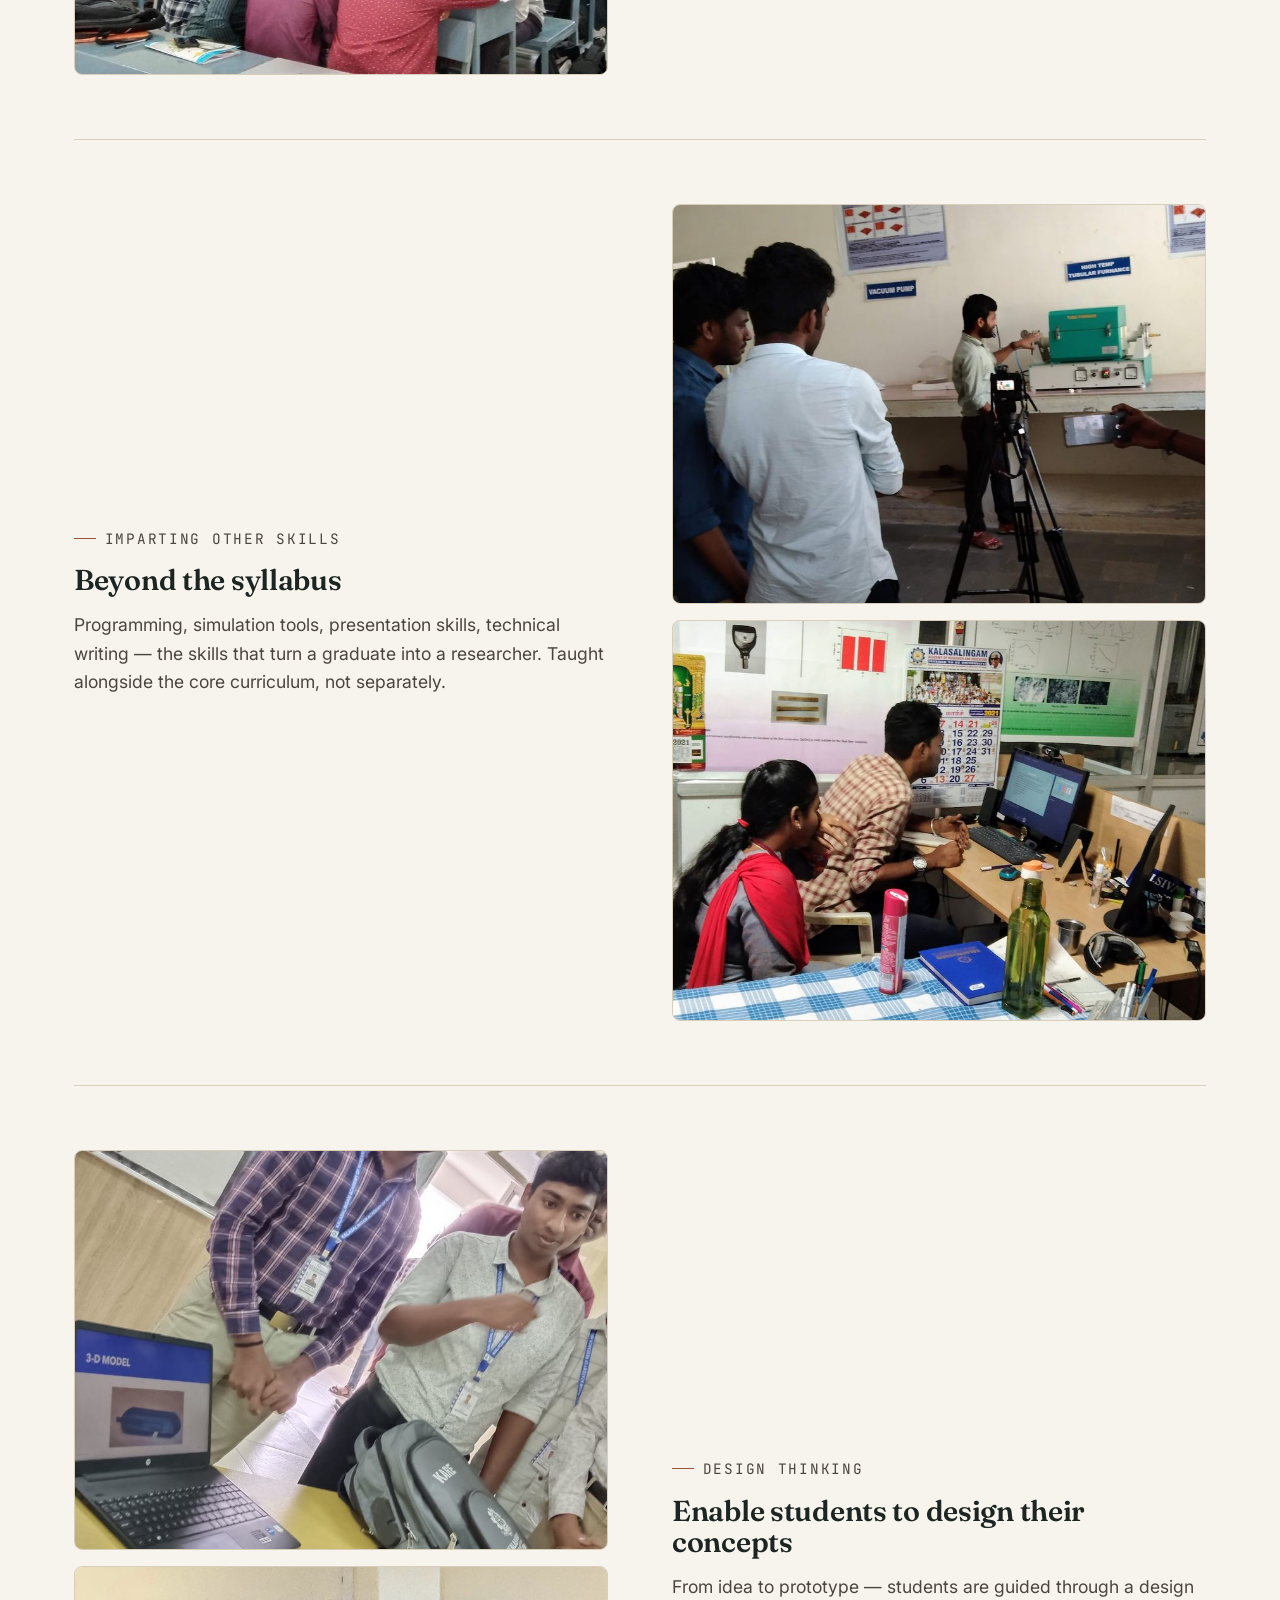
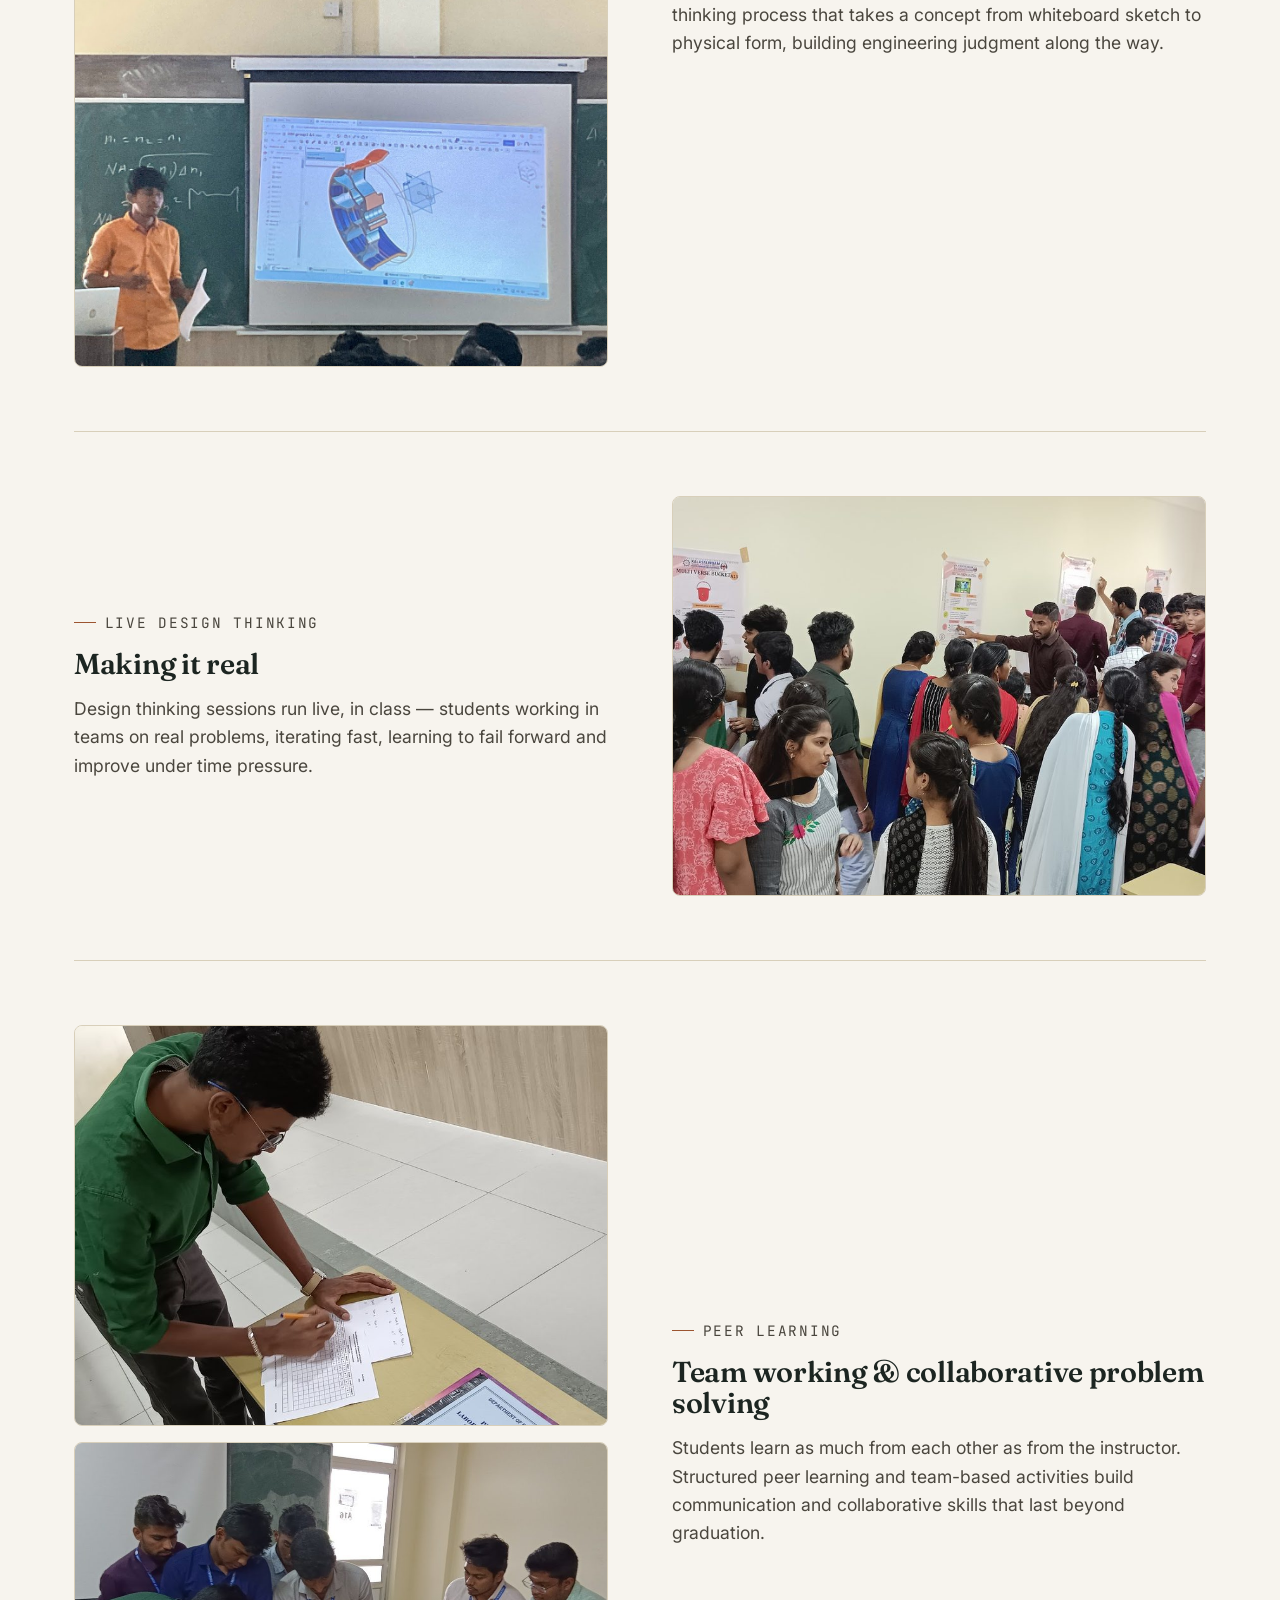
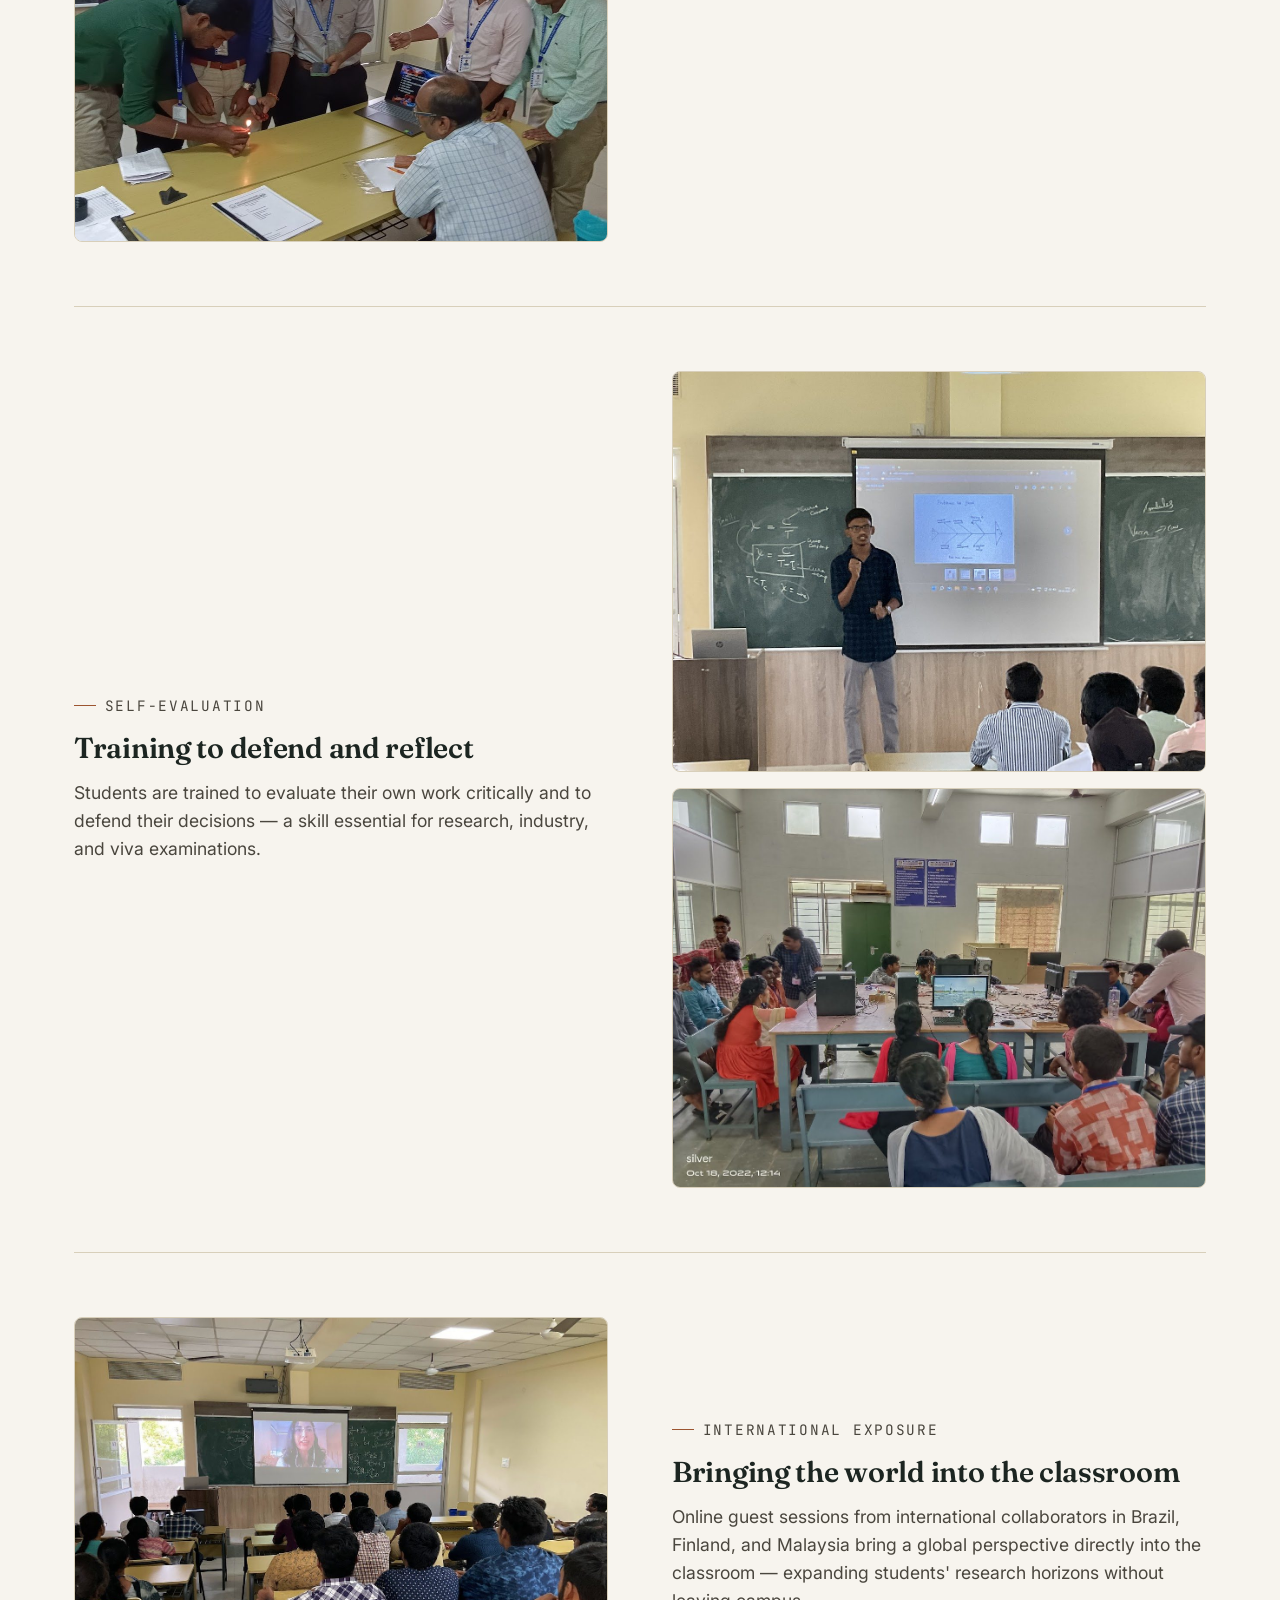
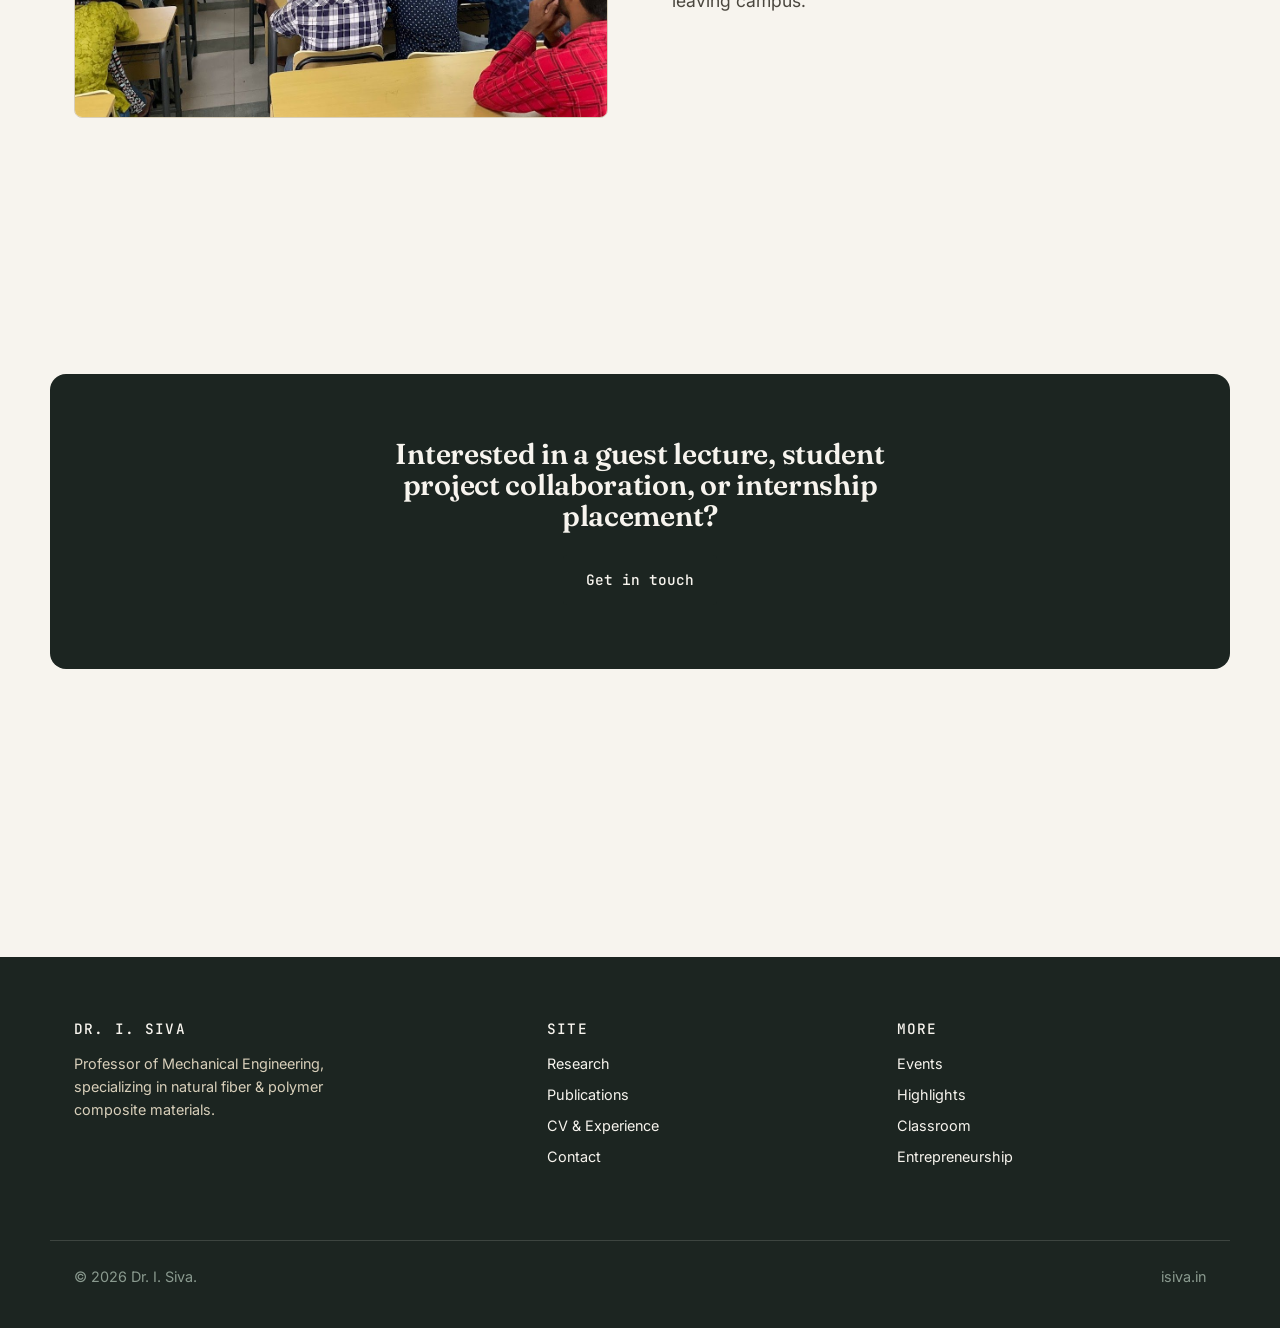
==== commit 0086bf67: "Add files via upload" ====
--- a/classroom.html
+++ b/classroom.html
@@ -46,7 +46,7 @@
           <p>A relaxed, approachable atmosphere where students feel free to ask questions, make mistakes, and learn from each other — not just from the front of the room.</p>
         </div>
         <div class="classroom-block__imgs">
-          <img src="assets/ppt/image183.jpg" alt="Friendly classroom group photo" loading="lazy">
+          <img src="assets/image183.jpg" alt="Friendly classroom group photo" loading="lazy">
         </div>
       </div>
 
@@ -57,7 +57,7 @@
           <p>Lectures that move — not slides read aloud, but live problem-solving, real-time discussion, and students working through concepts as they are introduced.</p>
         </div>
         <div class="classroom-block__imgs">
-          <img src="assets/ppt/image184.jpg" alt="Live classroom in session" loading="lazy">
+          <img src="assets/image184.jpg" alt="Live classroom in session" loading="lazy">
         </div>
       </div>
 
@@ -68,8 +68,8 @@
           <p>Programming, simulation tools, presentation skills, technical writing — the skills that turn a graduate into a researcher. Taught alongside the core curriculum, not separately.</p>
         </div>
         <div class="classroom-block__imgs">
-          <img src="assets/ppt/image185.jpg" alt="Teaching additional skills" loading="lazy">
-          <img src="assets/ppt/image186.jpg" alt="Students learning tools" loading="lazy">
+          <img src="assets/image185.jpg" alt="Teaching additional skills" loading="lazy">
+          <img src="assets/image186.jpg" alt="Students learning tools" loading="lazy">
         </div>
       </div>
 
@@ -80,8 +80,8 @@
           <p>From idea to prototype — students are guided through a design thinking process that takes a concept from whiteboard sketch to physical form, building engineering judgment along the way.</p>
         </div>
         <div class="classroom-block__imgs">
-          <img src="assets/ppt/image188.jpg" alt="Design concepts session" loading="lazy">
-          <img src="assets/ppt/image189.jpg" alt="Students designing" loading="lazy">
+          <img src="assets/image188.jpg" alt="Design concepts session" loading="lazy">
+          <img src="assets/image189.jpg" alt="Students designing" loading="lazy">
         </div>
       </div>
 
@@ -92,7 +92,7 @@
           <p>Design thinking sessions run live, in class — students working in teams on real problems, iterating fast, learning to fail forward and improve under time pressure.</p>
         </div>
         <div class="classroom-block__imgs">
-          <img src="assets/ppt/image192.jpg" alt="Live design thinking exercise" loading="lazy">
+          <img src="assets/image192.jpg" alt="Live design thinking exercise" loading="lazy">
         </div>
       </div>
 
@@ -103,8 +103,8 @@
           <p>Students learn as much from each other as from the instructor. Structured peer learning and team-based activities build communication and collaborative skills that last beyond graduation.</p>
         </div>
         <div class="classroom-block__imgs">
-          <img src="assets/ppt/image193.jpg" alt="Peer learning session" loading="lazy">
-          <img src="assets/ppt/image194.jpg" alt="Team working activity" loading="lazy">
+          <img src="assets/image193.jpg" alt="Peer learning session" loading="lazy">
+          <img src="assets/image194.jpg" alt="Team working activity" loading="lazy">
         </div>
       </div>
 
@@ -115,8 +115,8 @@
           <p>Students are trained to evaluate their own work critically and to defend their decisions — a skill essential for research, industry, and viva examinations.</p>
         </div>
         <div class="classroom-block__imgs">
-          <img src="assets/ppt/image195.jpg" alt="Self-evaluation training" loading="lazy">
-          <img src="assets/ppt/image196.jpg" alt="Defending concepts" loading="lazy">
+          <img src="assets/image195.jpg" alt="Self-evaluation training" loading="lazy">
+          <img src="assets/image196.jpg" alt="Defending concepts" loading="lazy">
         </div>
       </div>
 
@@ -127,7 +127,7 @@
           <p>Online guest sessions from international collaborators in Brazil, Finland, and Malaysia bring a global perspective directly into the classroom — expanding students' research horizons without leaving campus.</p>
         </div>
         <div class="classroom-block__imgs">
-          <img src="assets/ppt/image198.jpg" alt="Bringing international exposure via online sessions" loading="lazy">
+          <img src="assets/image198.jpg" alt="Bringing international exposure via online sessions" loading="lazy">
         </div>
       </div>
 
--- a/css/base.css
+++ b/css/base.css
@@ -276,12 +276,12 @@
   transition: color 0.2s var(--ease);
 }
 
-.nav-more:hover .nav-more__label { color: var(--ply-green-deep); }
+.nav-more__label { color: var(--ply-green-deep); }
 
 .nav-more__menu {
   display: none;
   position: absolute;
-  top: calc(100% + 10px);
+  top: calc(100% + 4px);
   right: 0;
   background: #fff;
   border: 1px solid var(--thread);
@@ -294,7 +294,7 @@
   z-index: 100;
 }
 
-.nav-more:hover .nav-more__menu { display: block; }
+.nav-more.is-open .nav-more__menu { display: block; }
 
 .nav-more__menu li a {
   display: block;
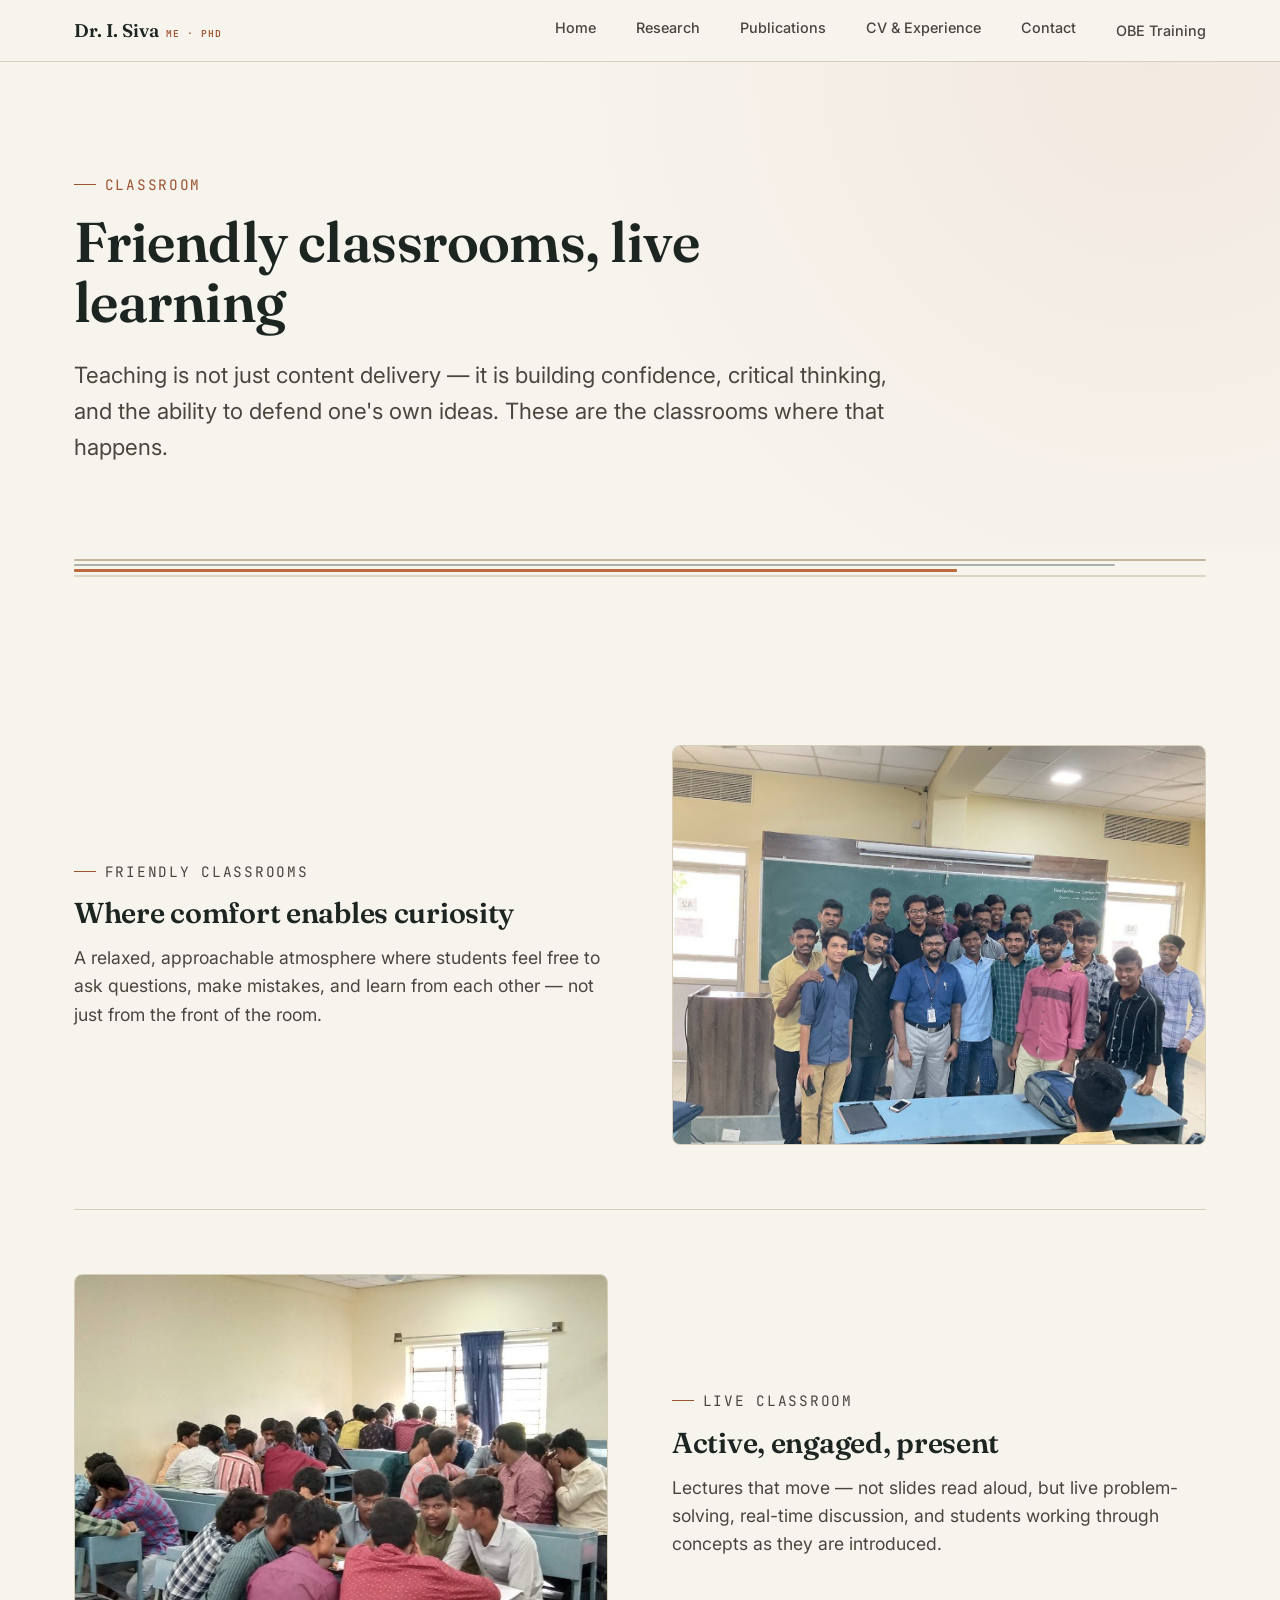
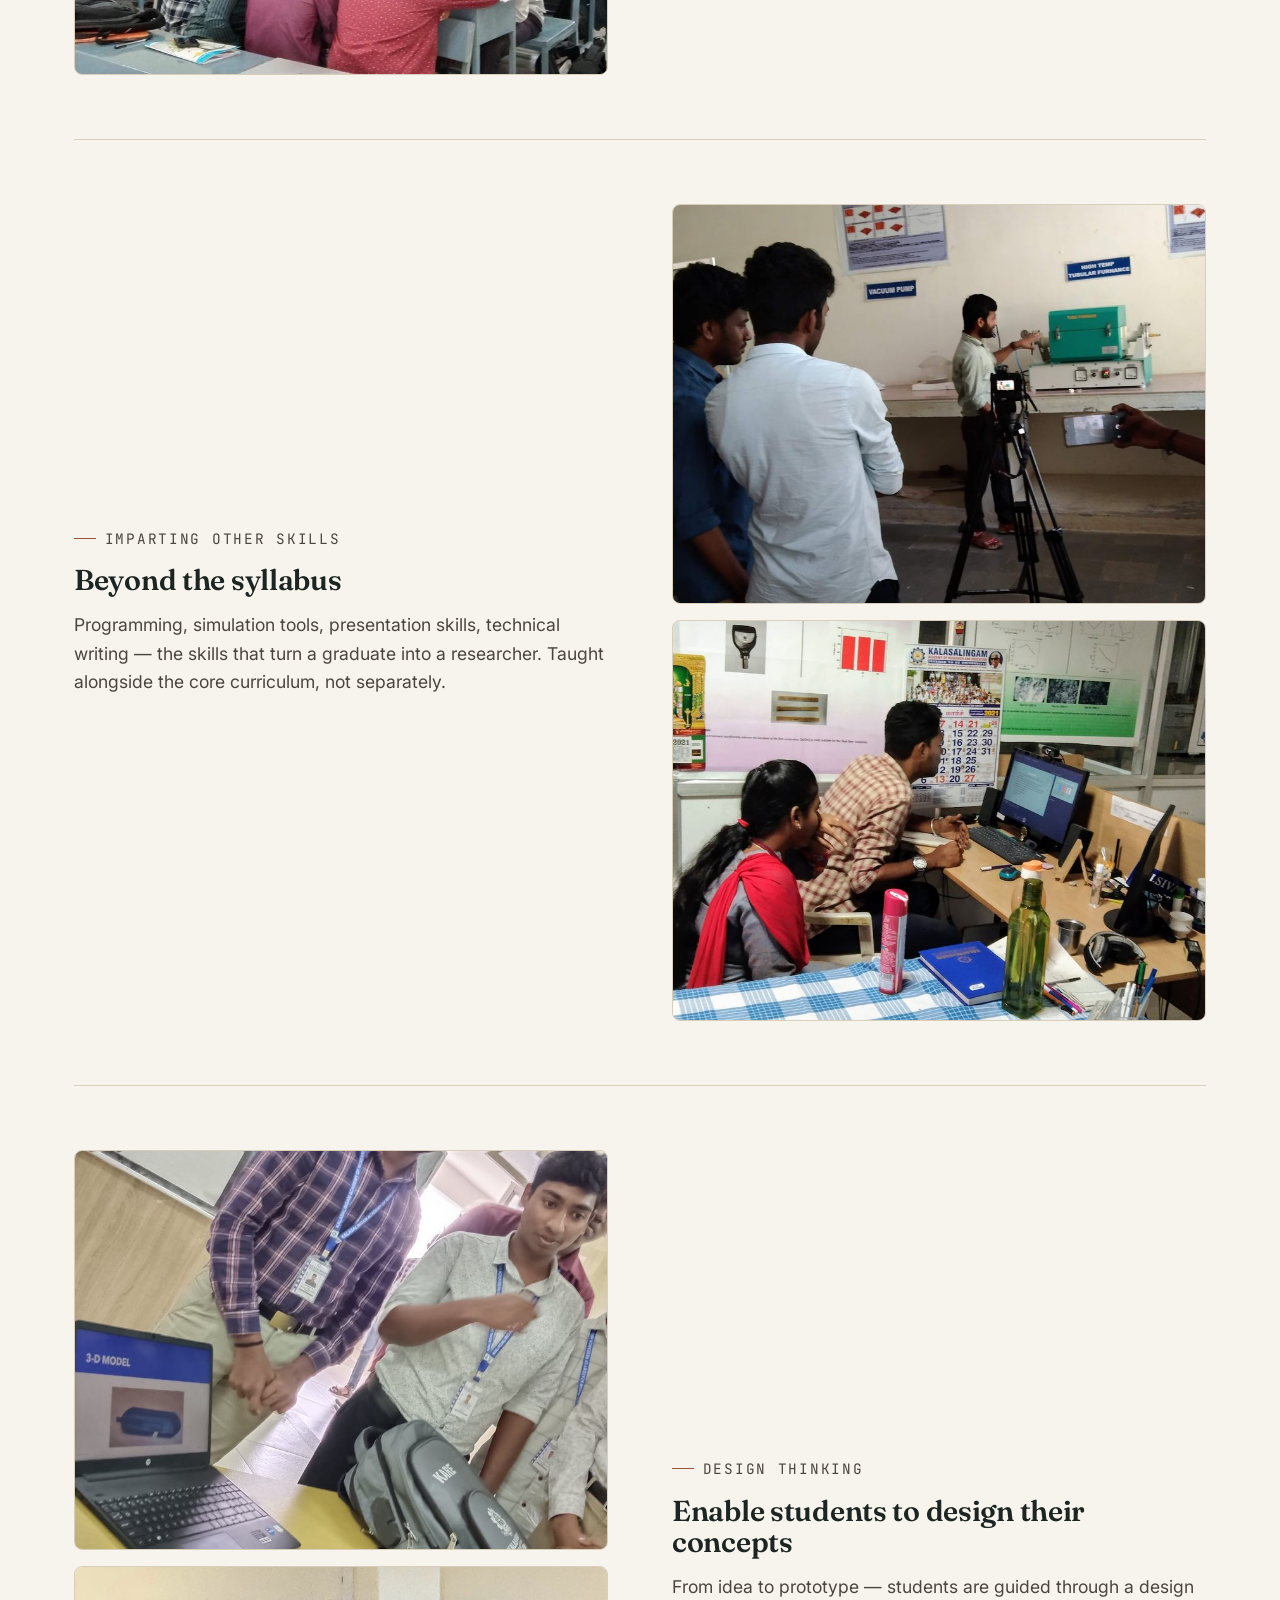
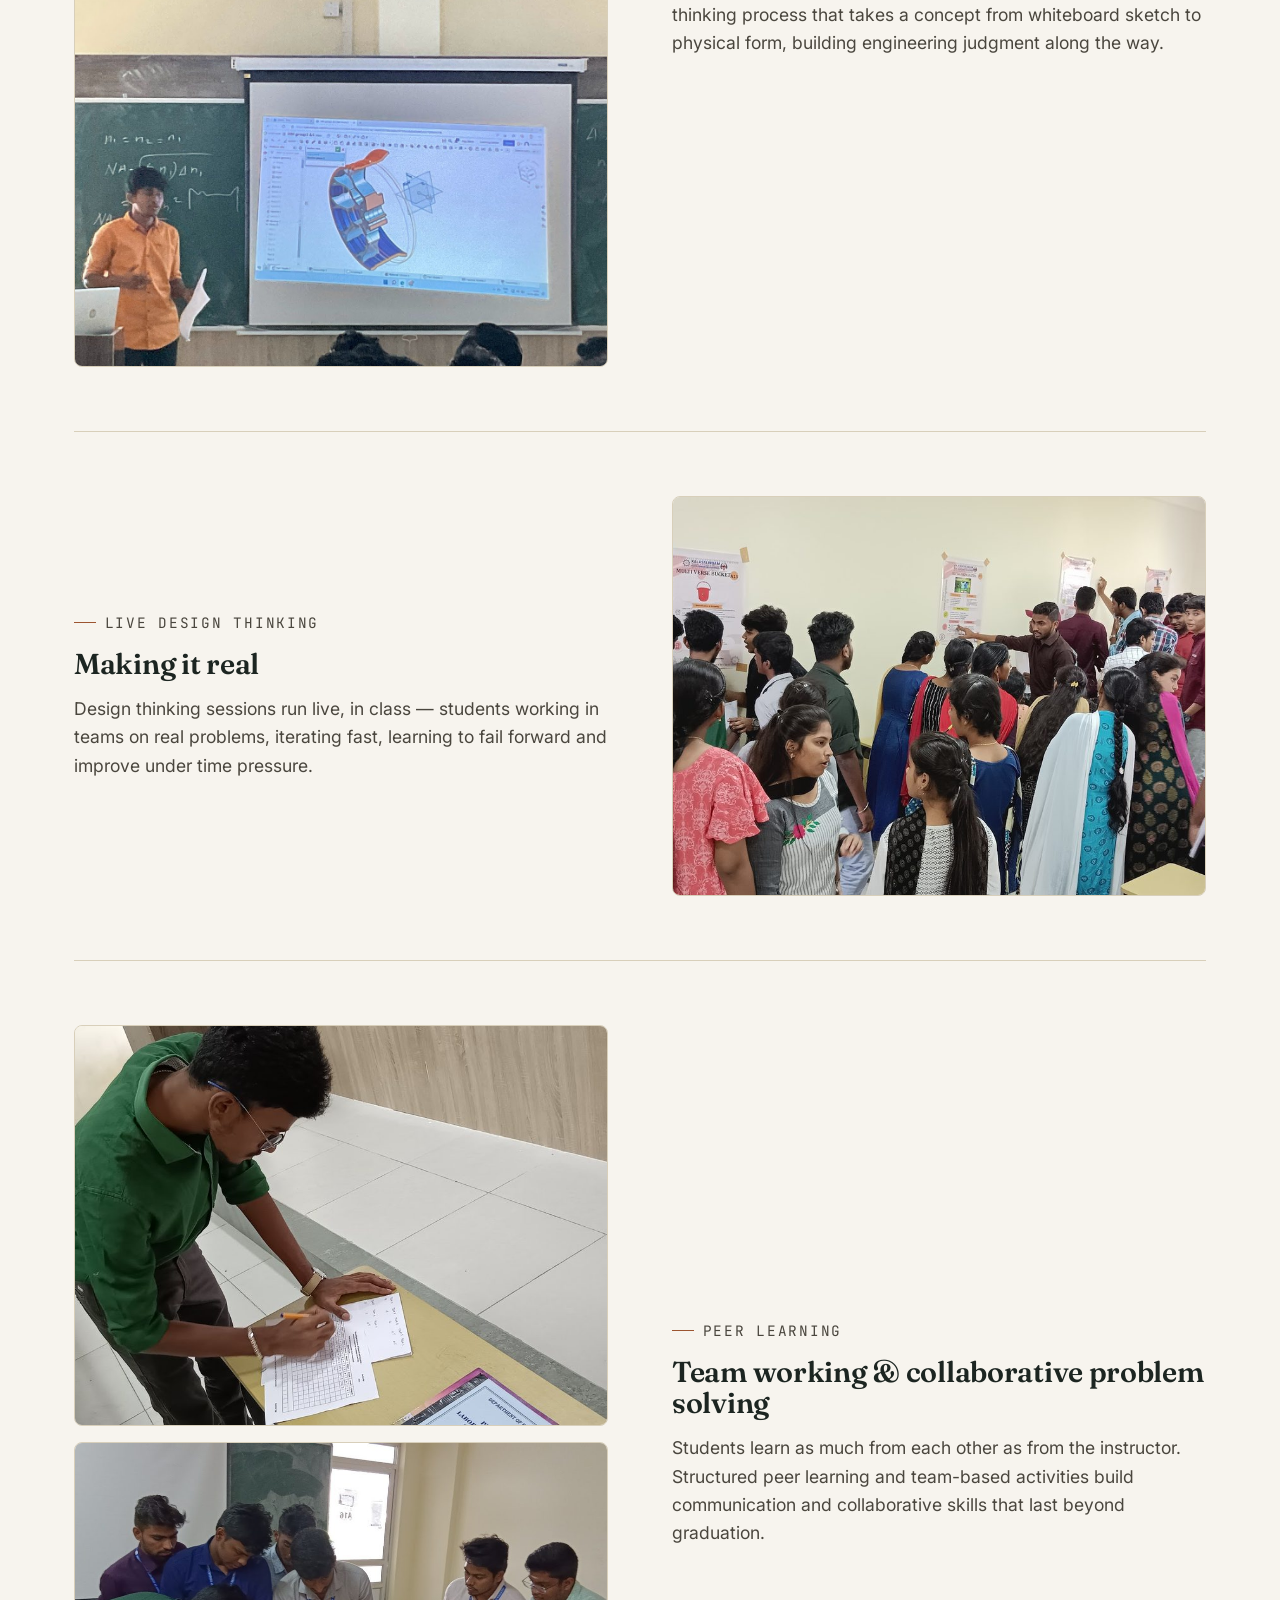
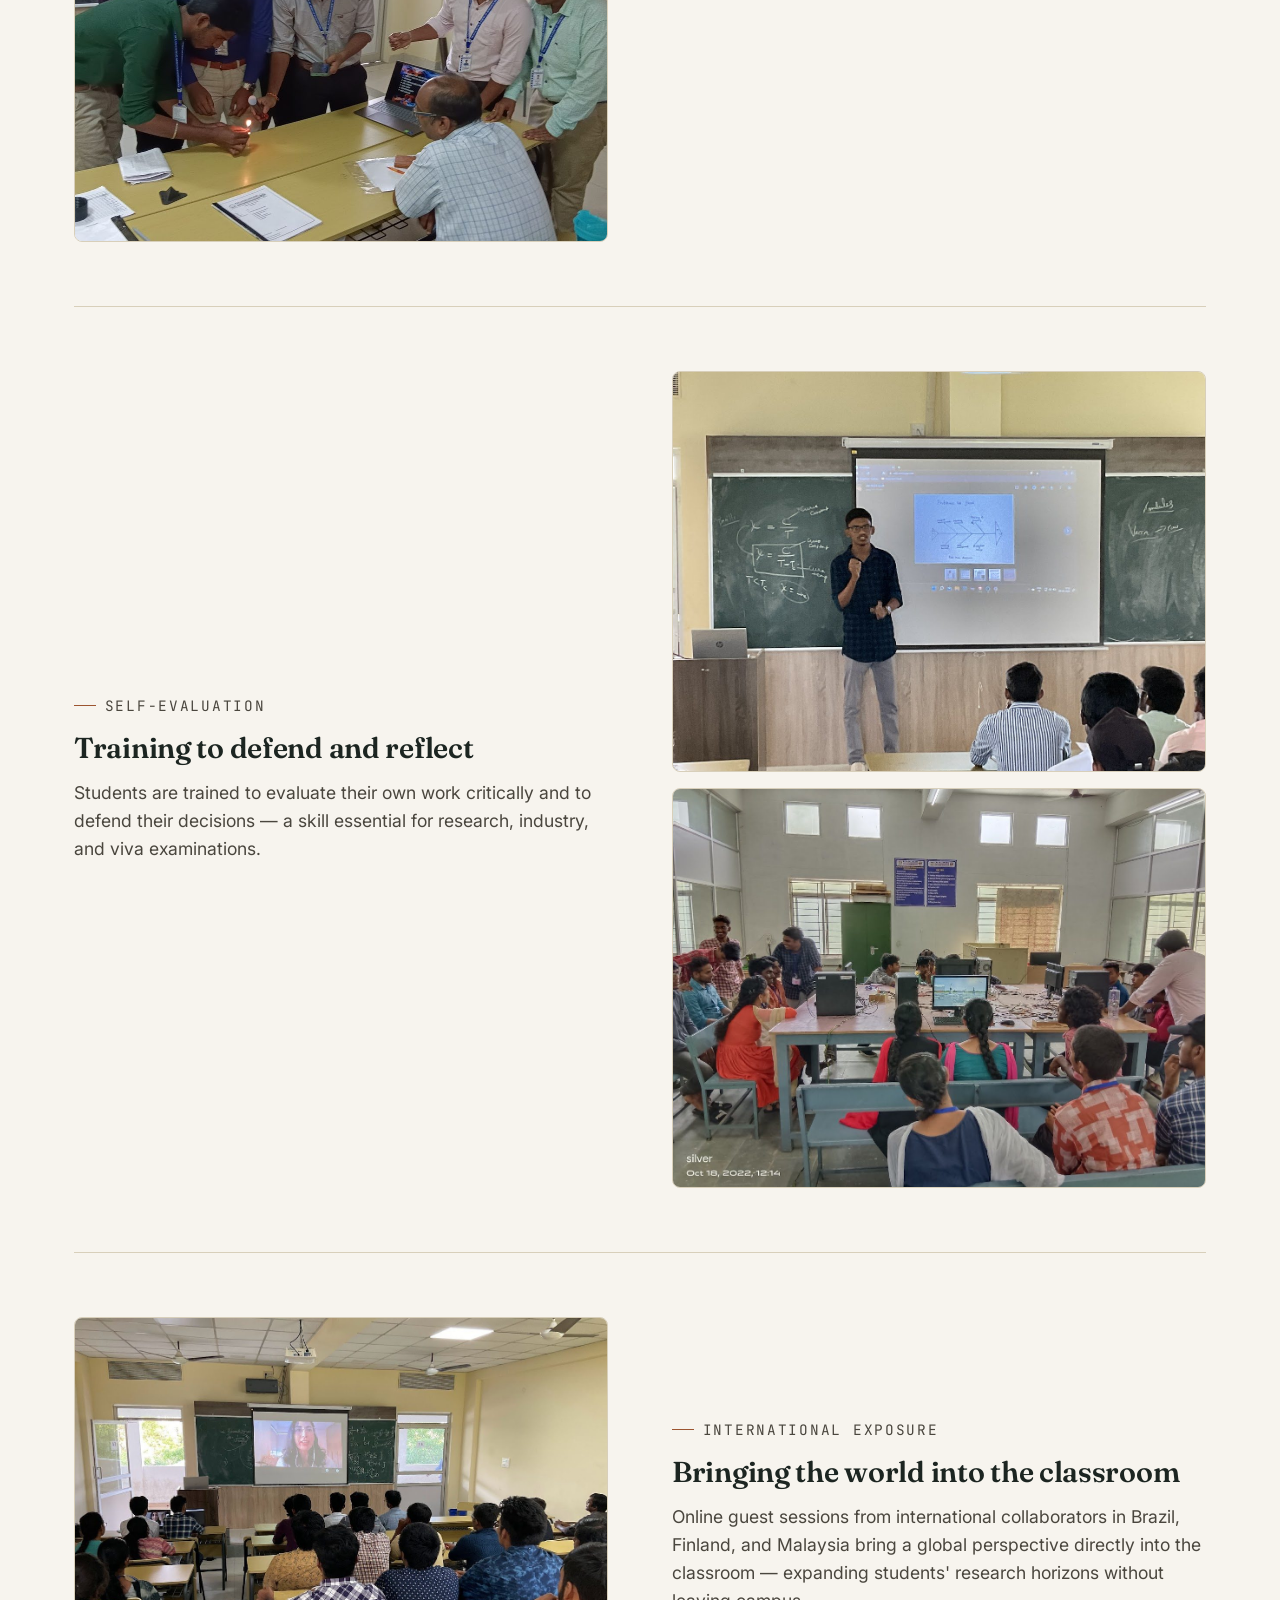
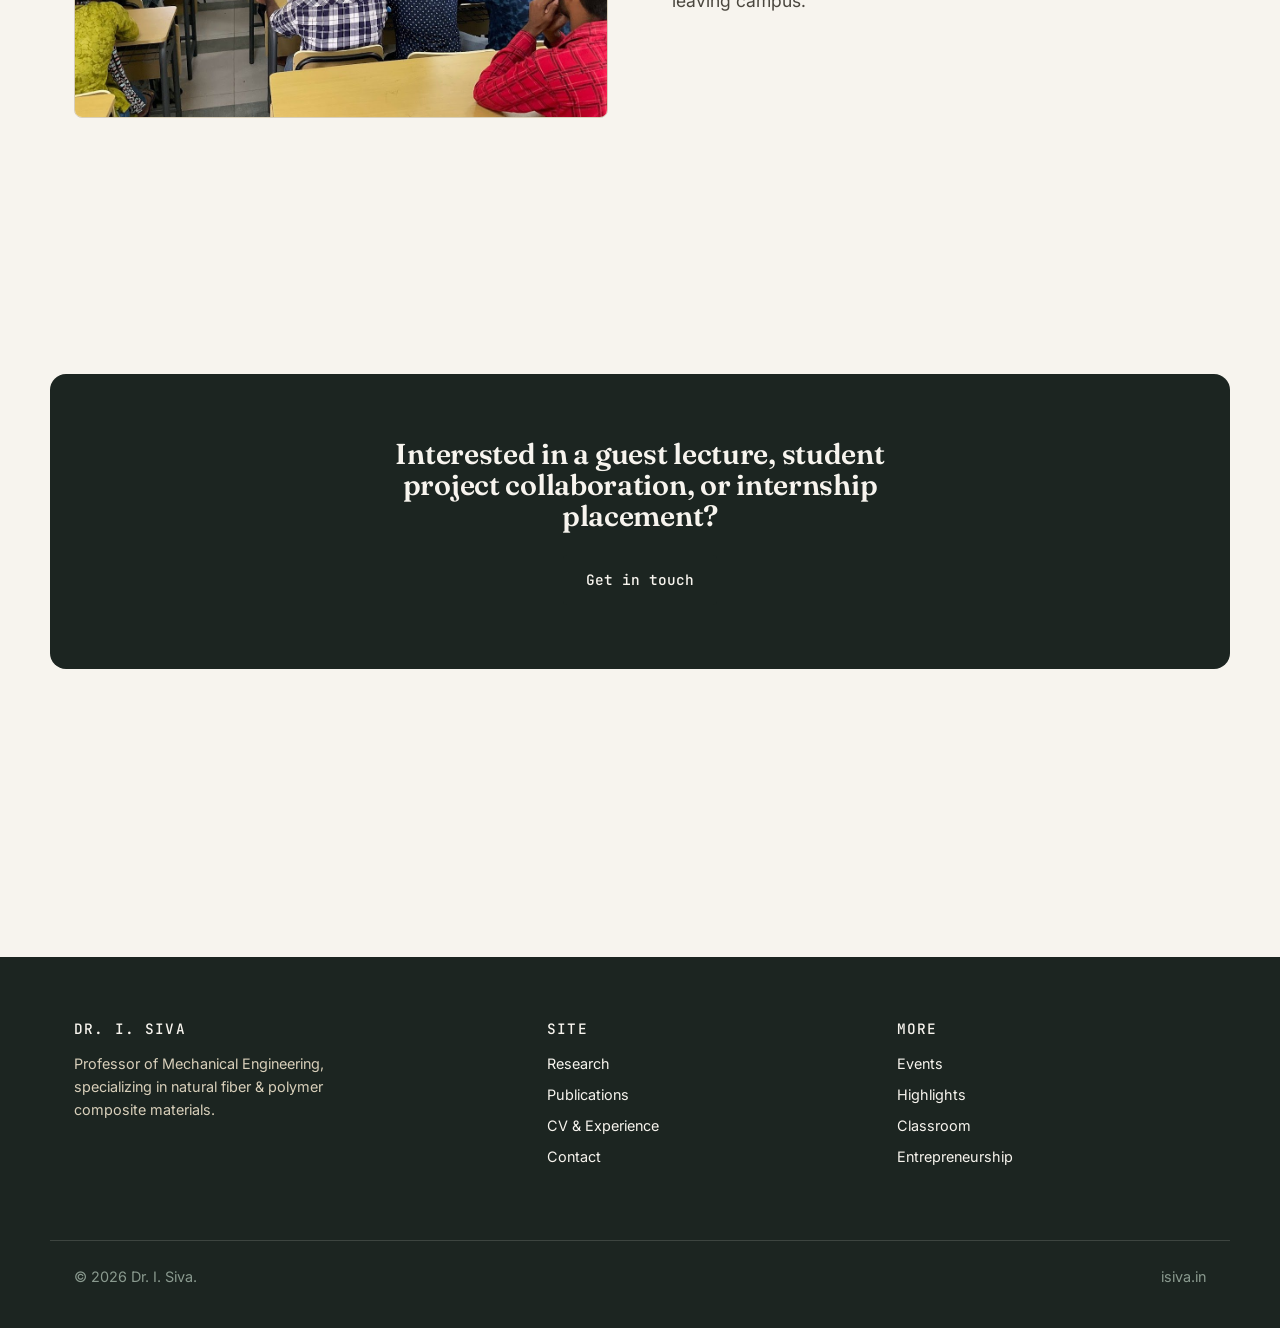
==== commit e89d1f68: "Update classroom.html" ====
--- a/classroom.html
+++ b/classroom.html
@@ -20,6 +20,7 @@
       <li><a href="publications.html">Publications</a></li>
       <li><a href="cv.html">CV &amp; Experience</a></li>
       <li><a href="contact.html">Contact</a></li>
+      <a href="/obe-portal.html" class="nav-link">OBE Training</a>
     </ul>
   </div>
 </header>
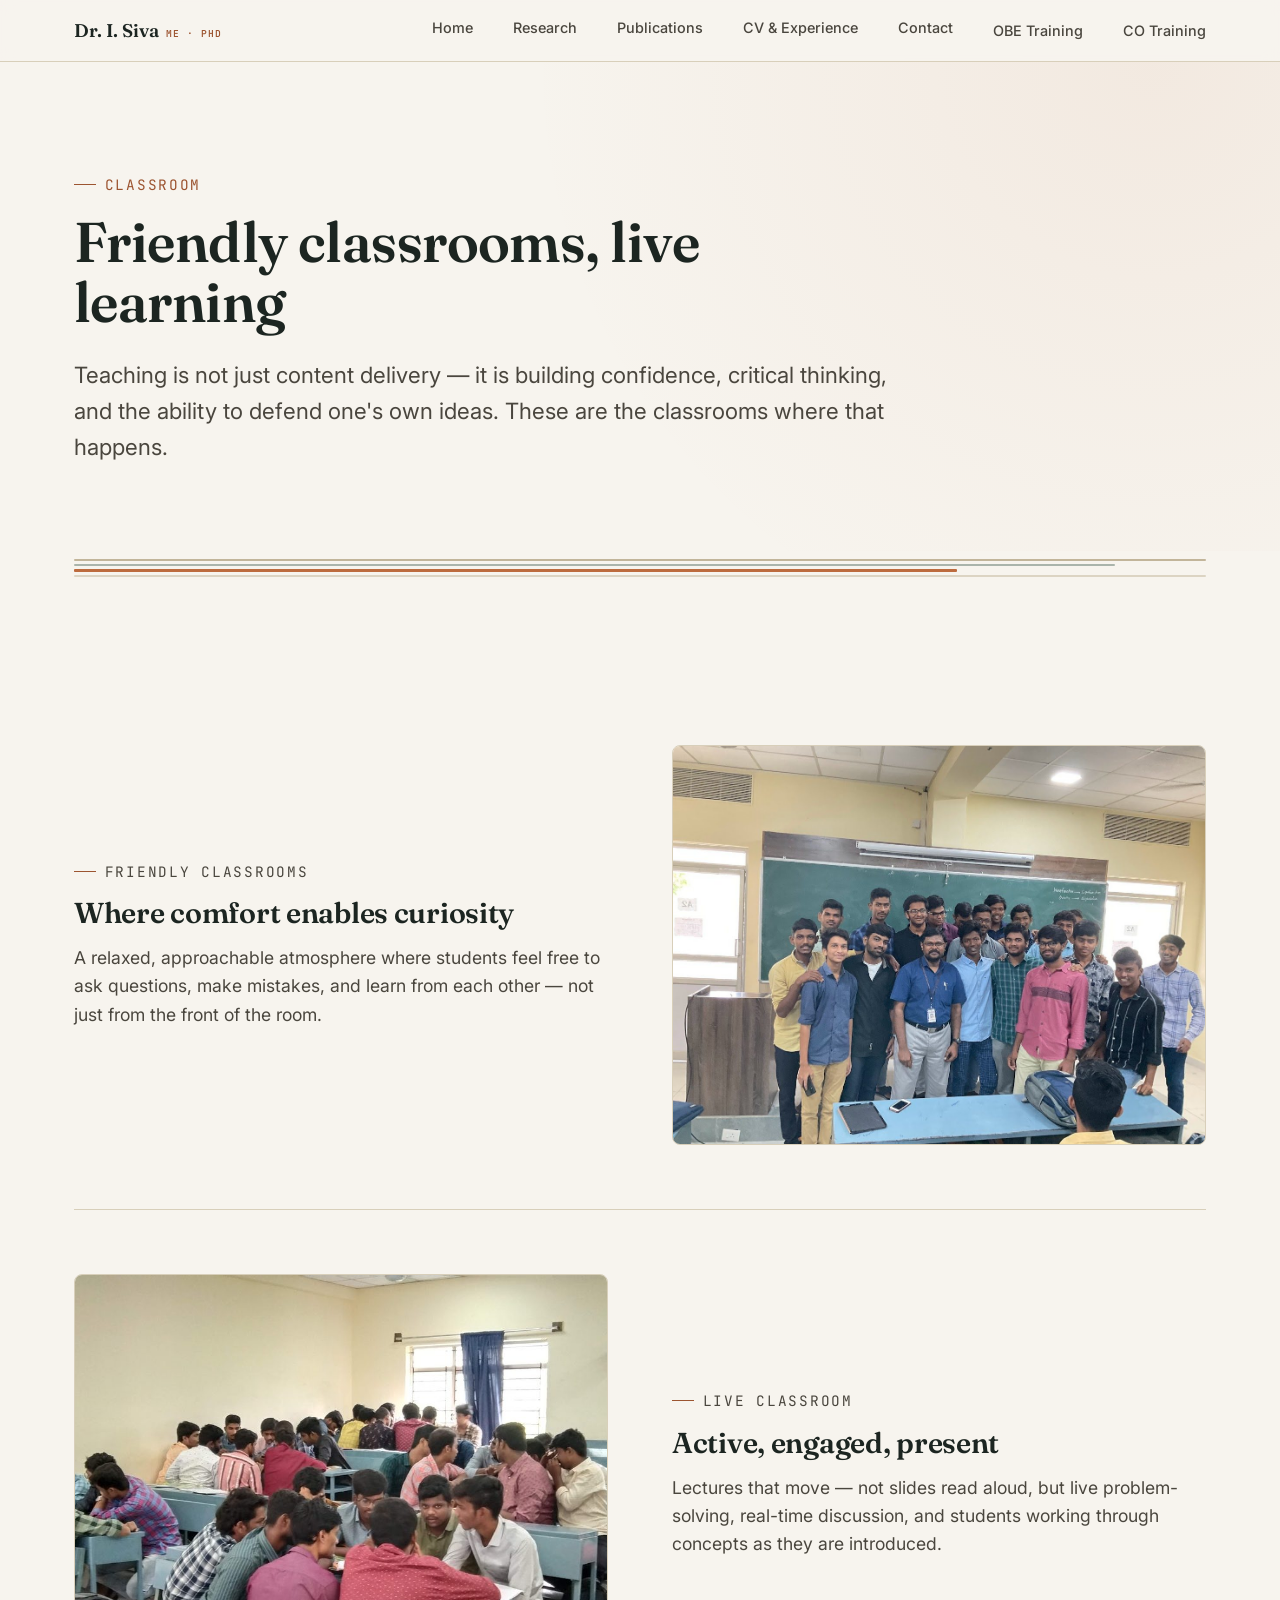
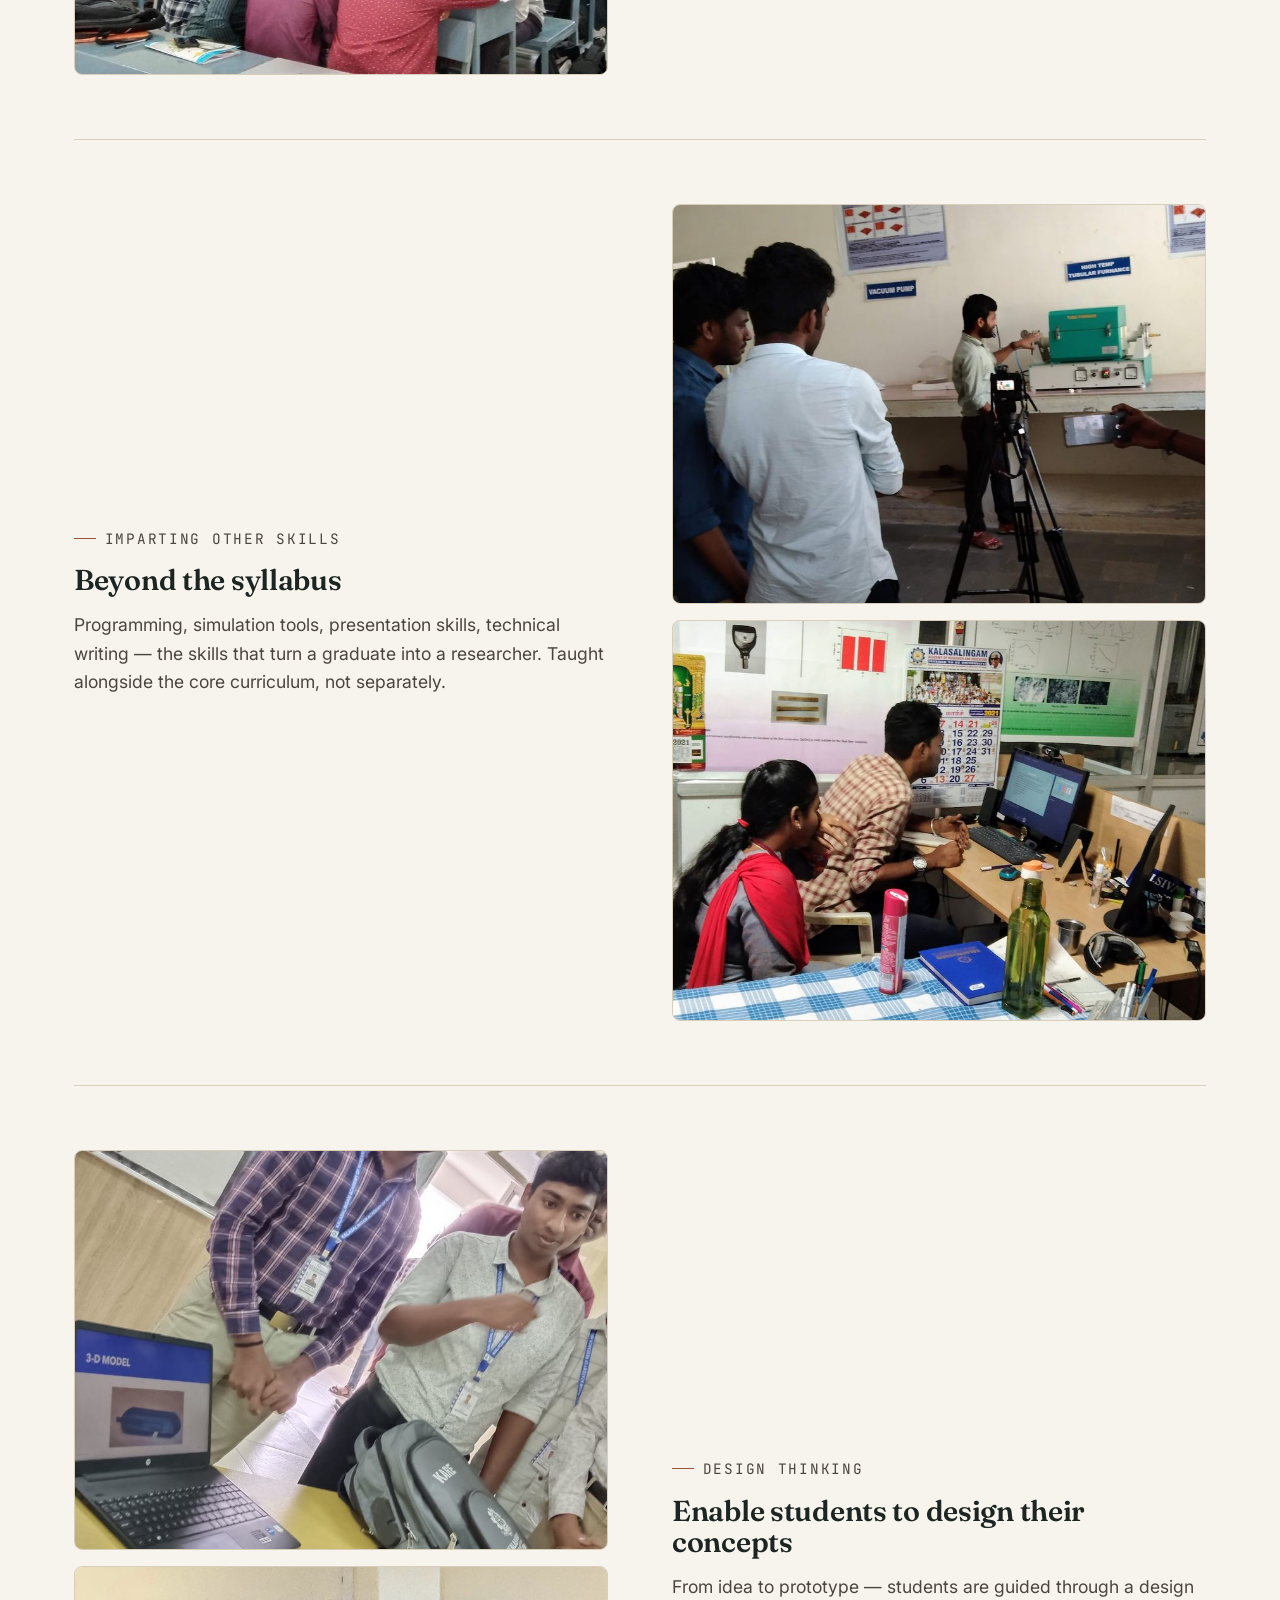
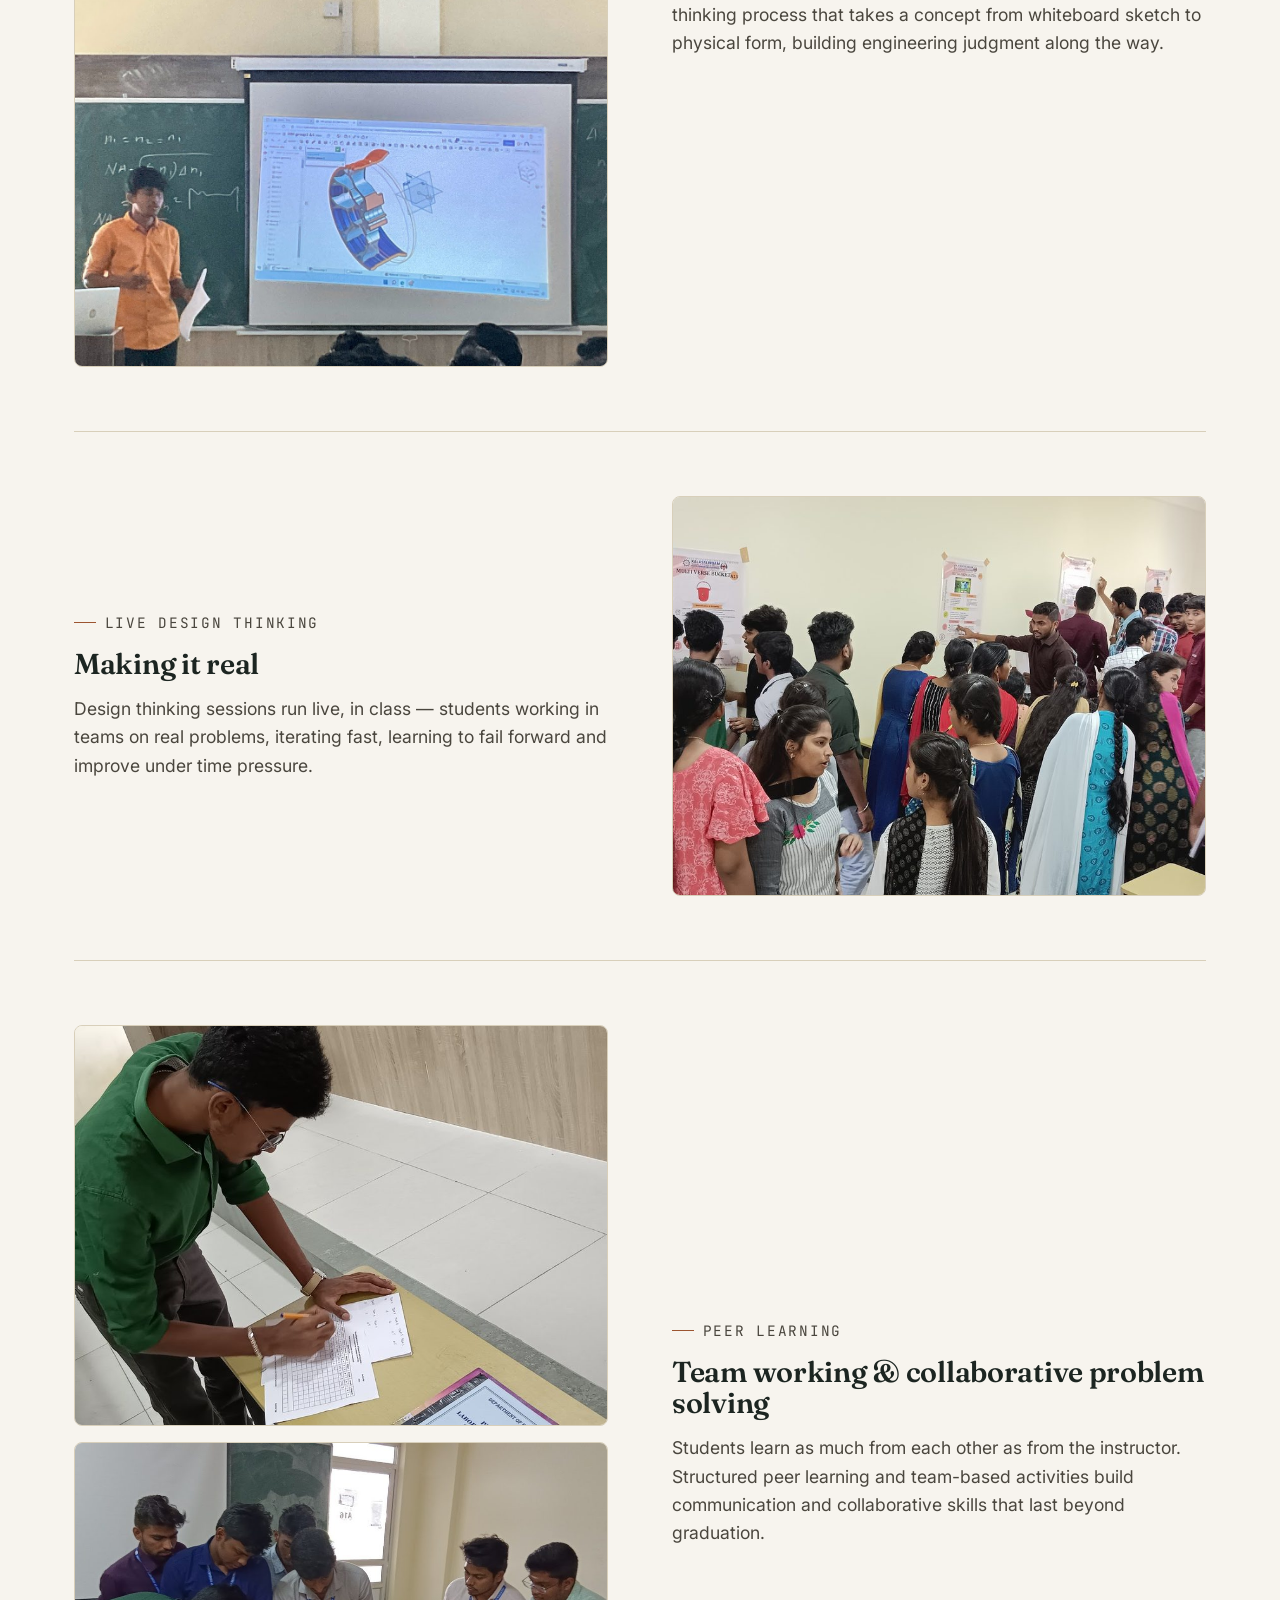
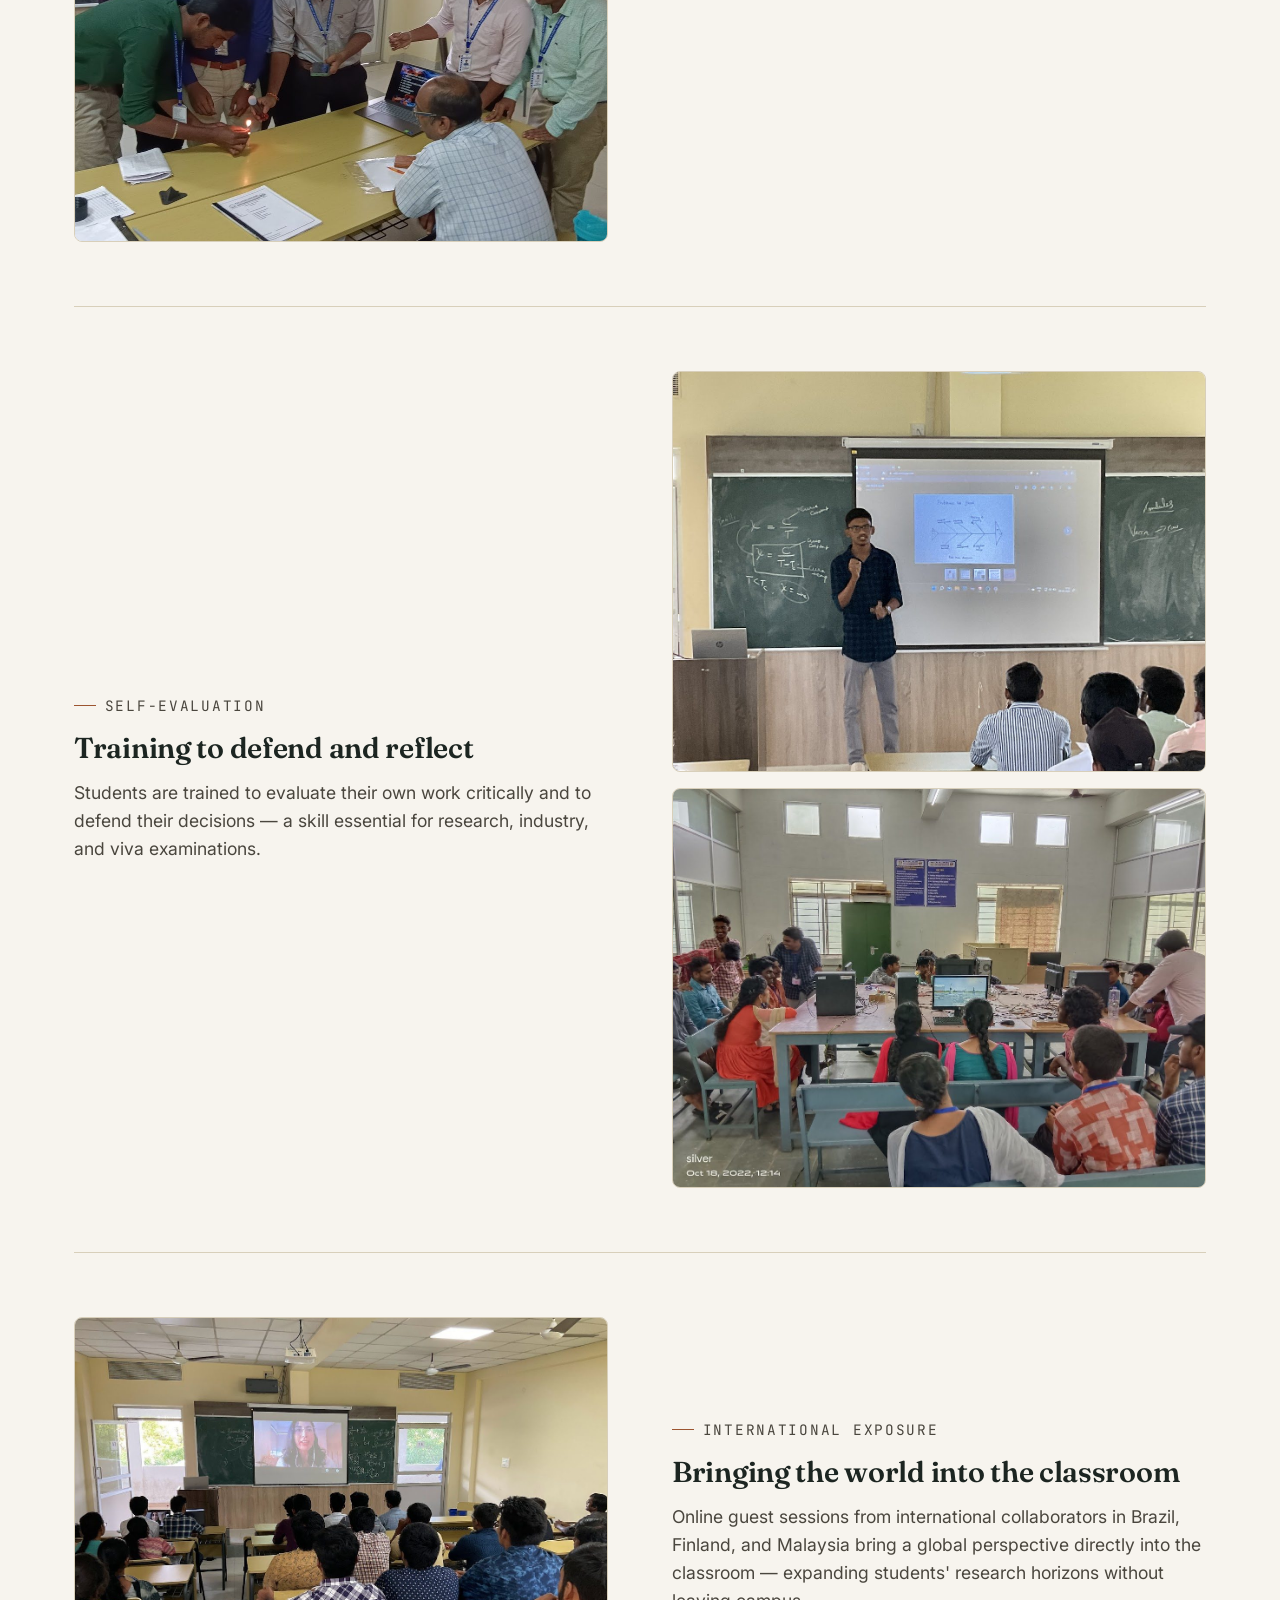
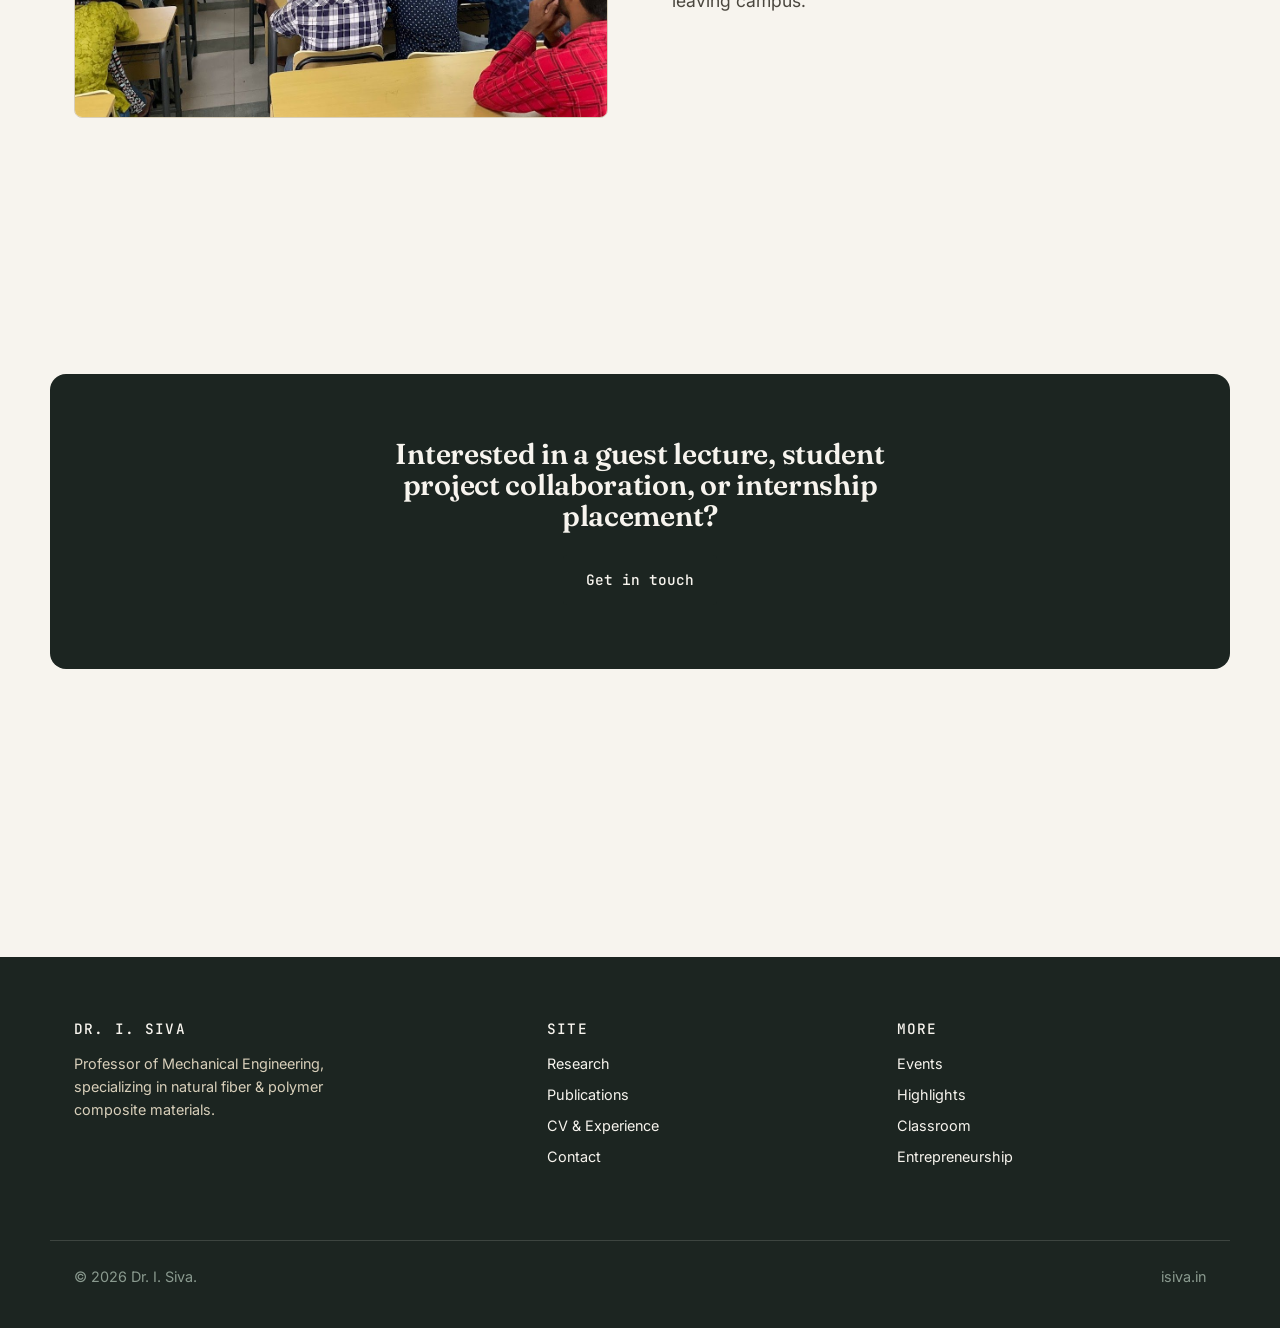
==== commit b6906131: "Update classroom.html" ====
--- a/classroom.html
+++ b/classroom.html
@@ -21,6 +21,7 @@
       <li><a href="cv.html">CV &amp; Experience</a></li>
       <li><a href="contact.html">Contact</a></li>
       <a href="/obe-portal.html" class="nav-link">OBE Training</a>
+      <a href="/co-training.html" class="nav-link">CO Training</a>
     </ul>
   </div>
 </header>
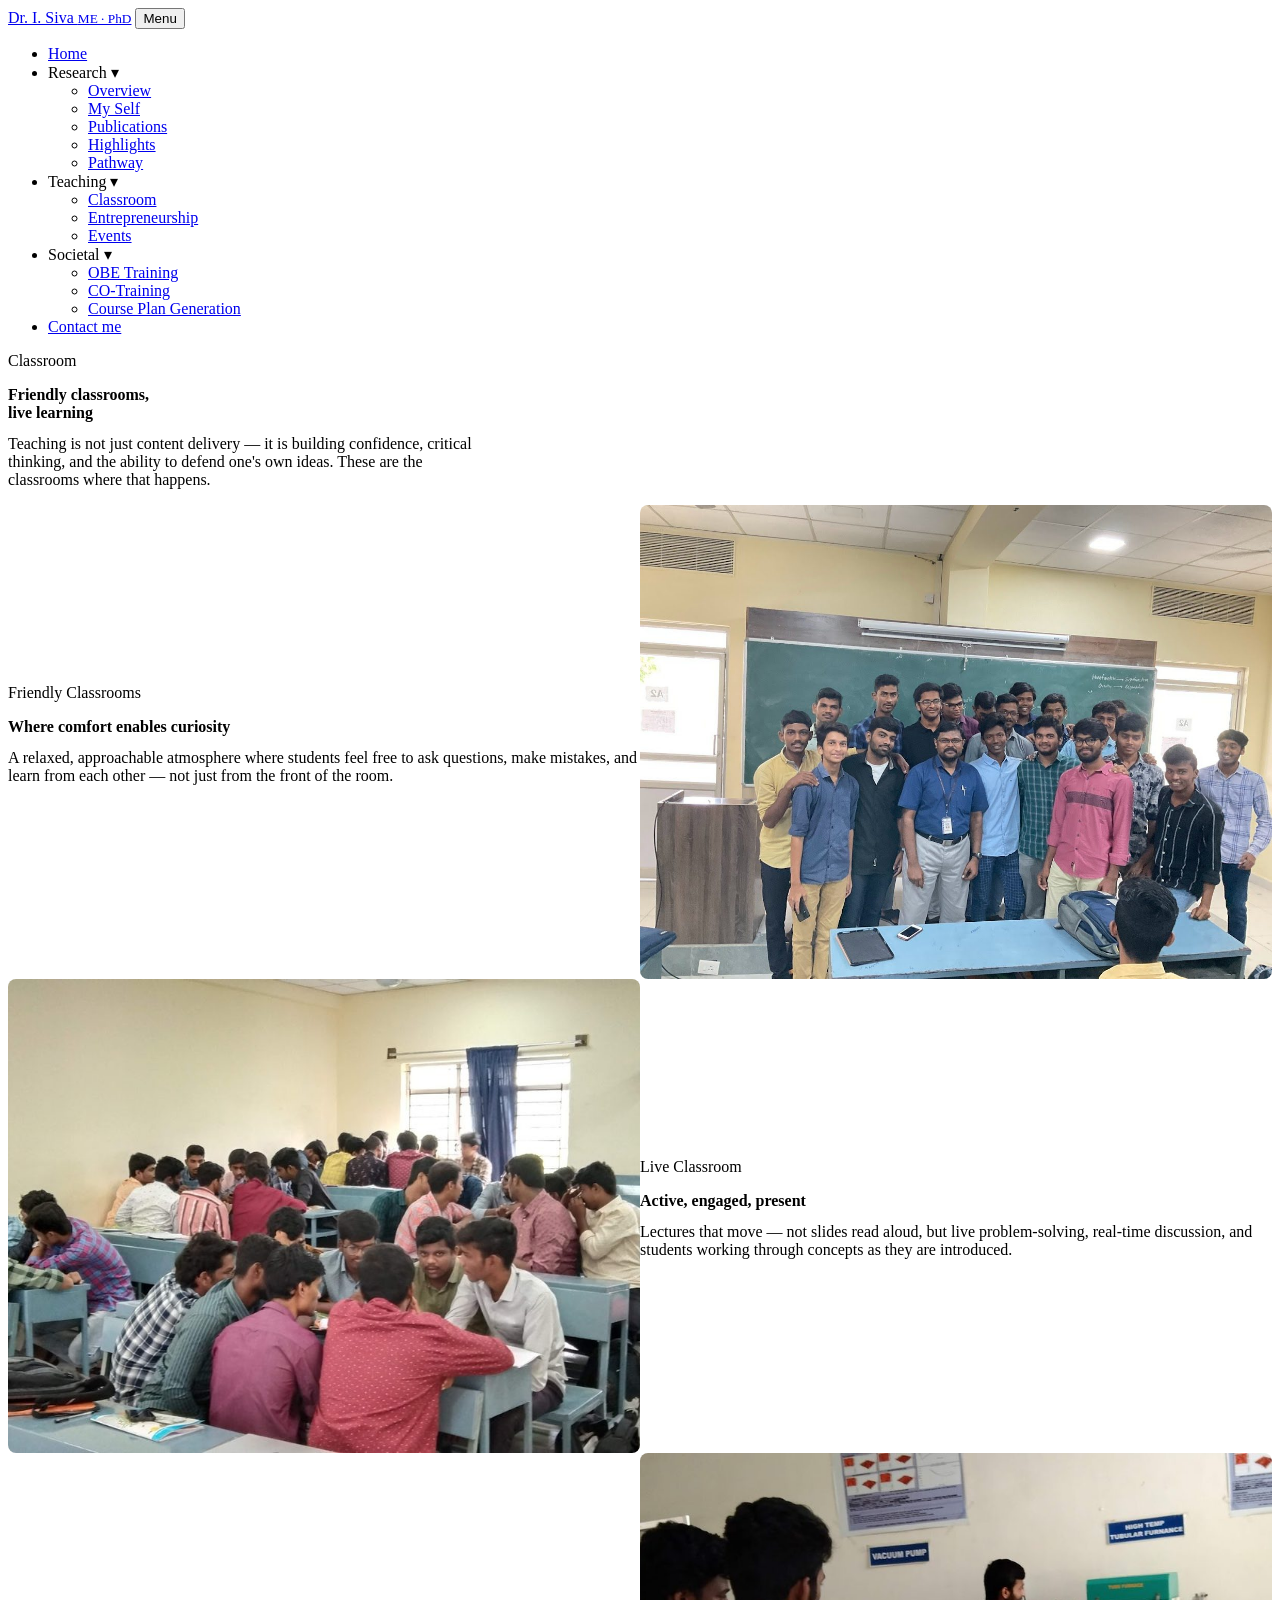
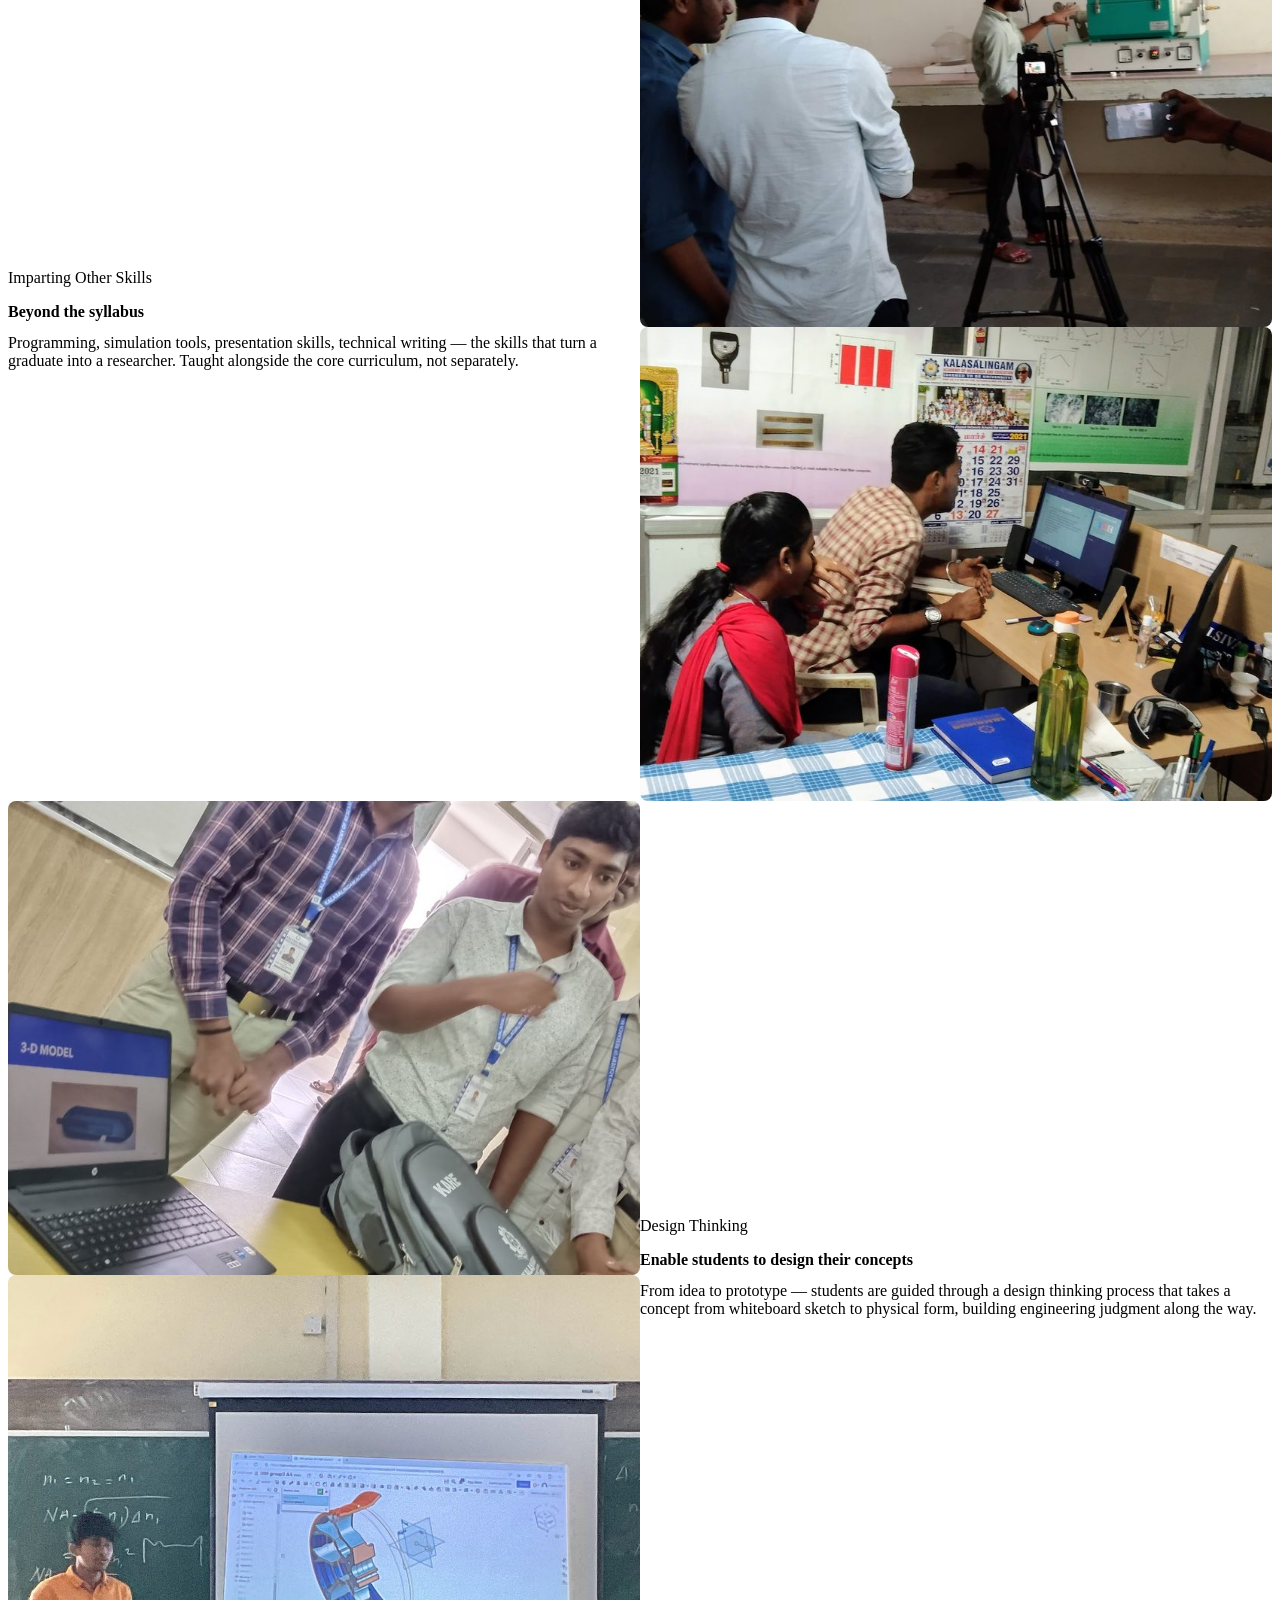
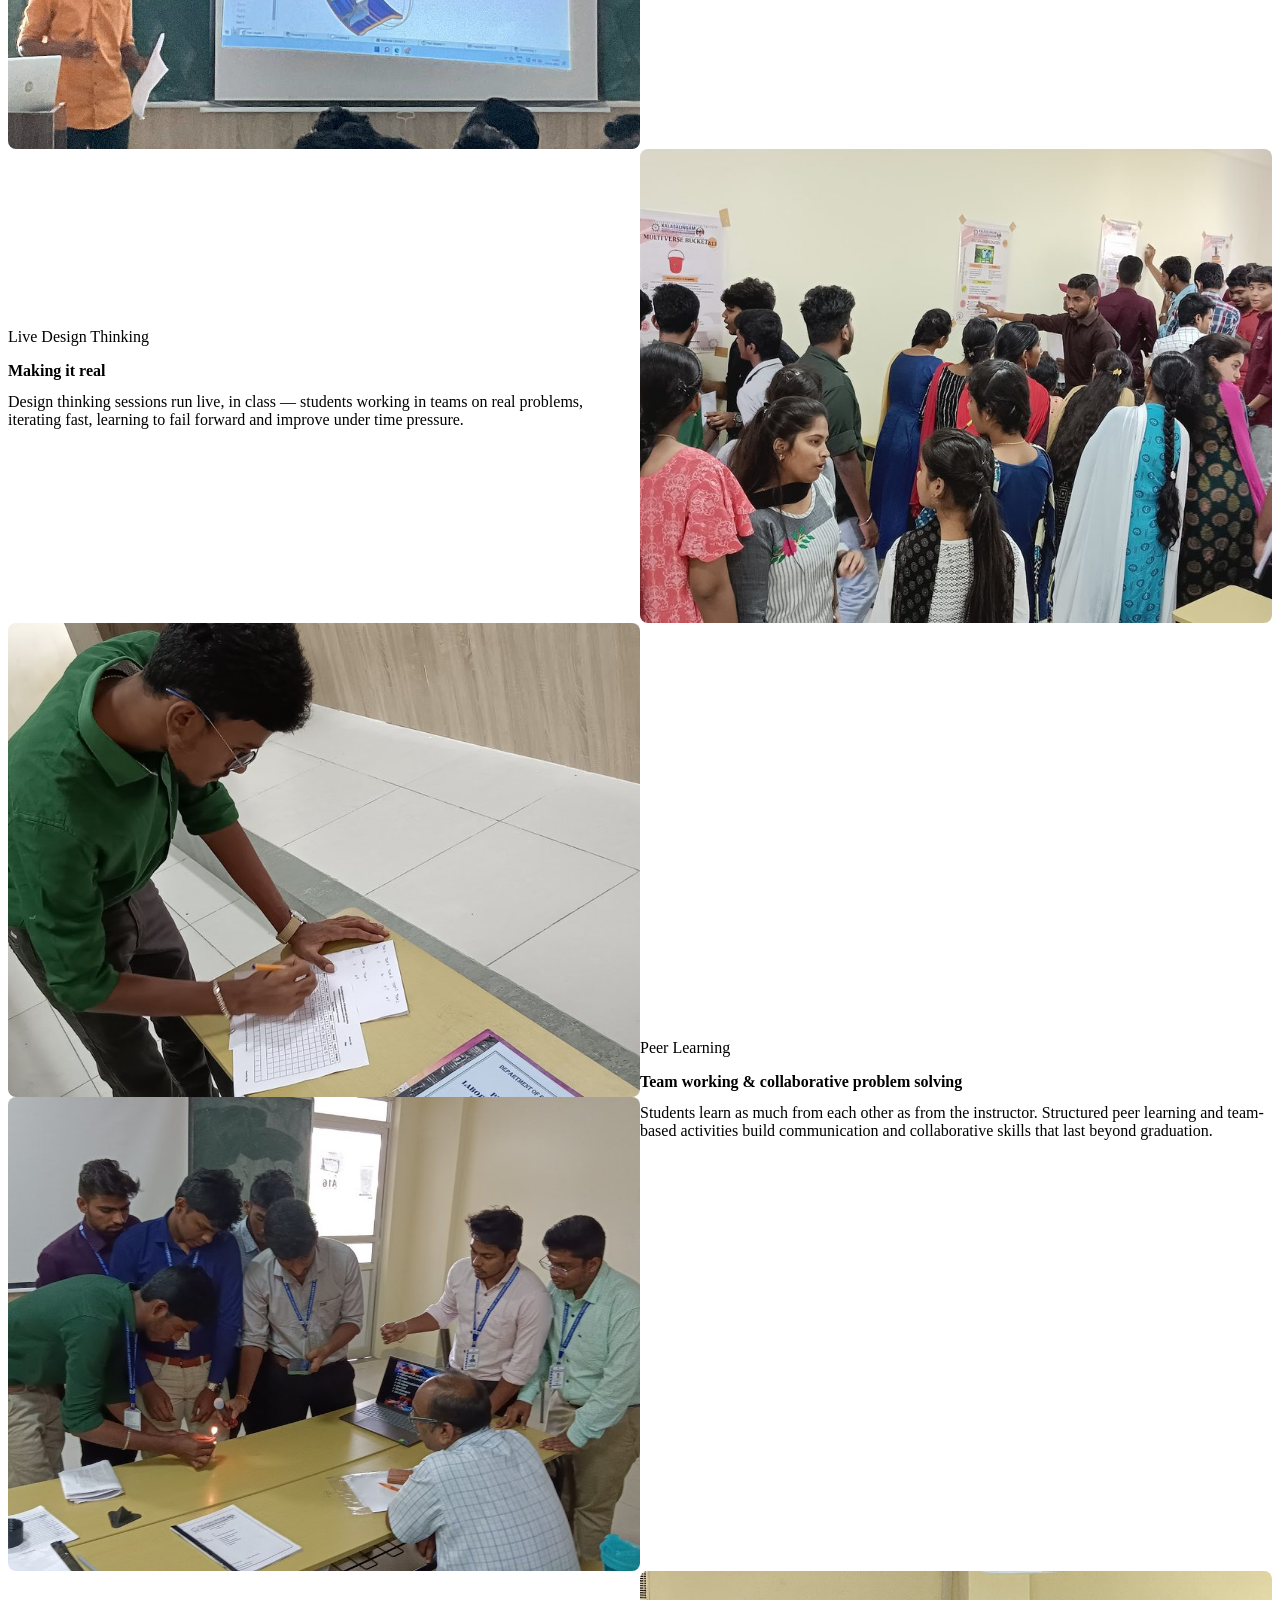
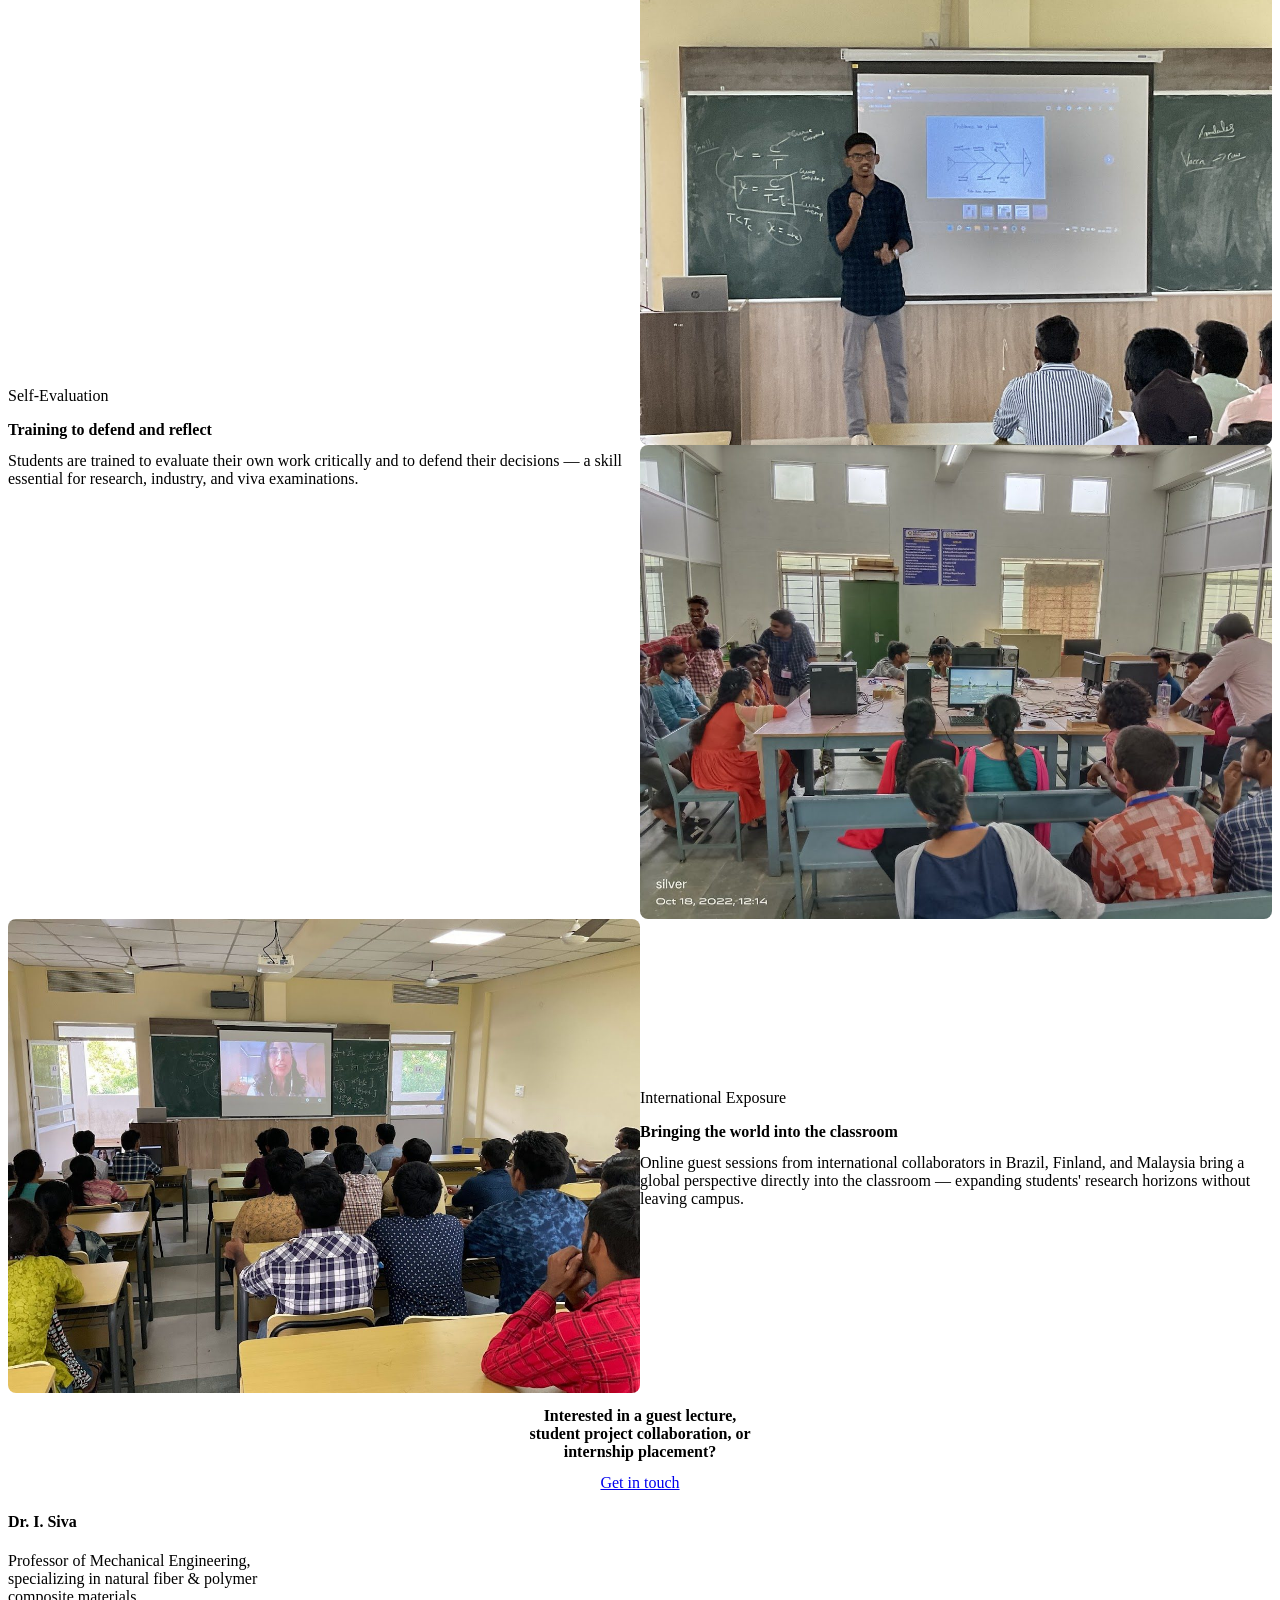
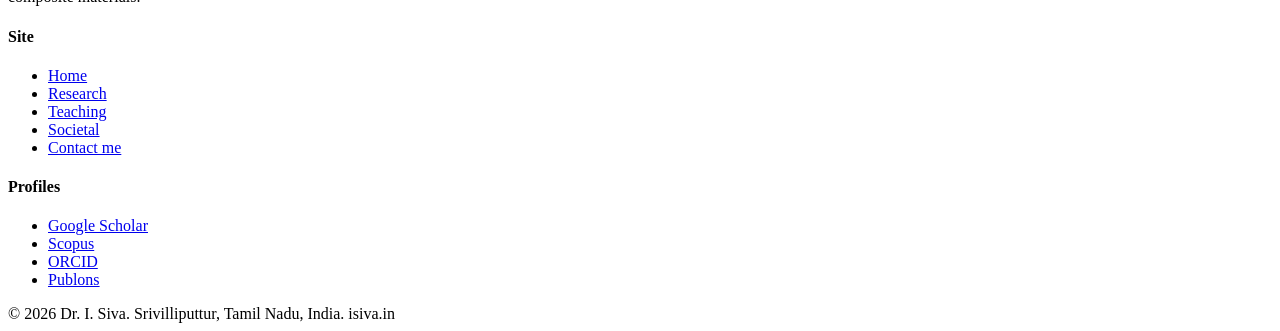
==== commit 30758756: "Add files via upload" ====
--- a/classroom.html
+++ b/classroom.html
@@ -16,12 +16,30 @@
     <button class="nav-toggle" aria-expanded="false">Menu</button>
     <ul class="nav-links">
       <li><a href="index.html">Home</a></li>
-      <li><a href="research.html">Research</a></li>
-      <li><a href="publications.html">Publications</a></li>
-      <li><a href="cv.html">CV &amp; Experience</a></li>
-      <li><a href="contact.html">Contact</a></li>
-      <a href="/obe-portal.html" class="nav-link">OBE Training</a>
-      <a href="/co-training.html" class="nav-link">CO Training</a>
+      <li class="nav-dropdown"><span class="nav-dropdown__label">Research ▾</span>
+        <ul class="nav-dropdown__menu">
+          <li><a href="research.html">Overview</a></li>
+          <li><a href="cv.html">My Self</a></li>
+          <li><a href="publications.html">Publications</a></li>
+          <li><a href="highlights.html">Highlights</a></li>
+          <li><a href="research-direction.html">Pathway</a></li>
+        </ul>
+      </li>
+      <li class="nav-dropdown"><span class="nav-dropdown__label">Teaching ▾</span>
+        <ul class="nav-dropdown__menu">
+          <li><a href="classroom.html" aria-current="page">Classroom</a></li>
+          <li><a href="entrepreneurship.html">Entrepreneurship</a></li>
+          <li><a href="events.html">Events</a></li>
+        </ul>
+      </li>
+      <li class="nav-dropdown"><span class="nav-dropdown__label">Societal ▾</span>
+        <ul class="nav-dropdown__menu">
+          <li><a href="obe-portal.html">OBE Training</a></li>
+          <li><a href="co-training.html">CO-Training</a></li>
+          <li><a href="course-plan.html">Course Plan Generation</a></li>
+        </ul>
+      </li>
+      <li><a href="contact.html">Contact me</a></li>
     </ul>
   </div>
 </header>
@@ -147,11 +165,34 @@
 
 <footer class="site-footer">
   <div class="wrap footer-grid">
-    <div><h4>Dr. I. Siva</h4><p style="max-width:32ch;color:var(--thread);font-size:var(--step--1)">Professor of Mechanical Engineering, specializing in natural fiber &amp; polymer composite materials.</p></div>
-    <div><h4>Site</h4><ul><li><a href="research.html">Research</a></li><li><a href="publications.html">Publications</a></li><li><a href="cv.html">CV &amp; Experience</a></li><li><a href="contact.html">Contact</a></li></ul></div>
-    <div><h4>More</h4><ul><li><a href="events.html">Events</a></li><li><a href="highlights.html">Highlights</a></li><li><a href="classroom.html">Classroom</a></li><li><a href="entrepreneurship.html">Entrepreneurship</a></li></ul></div>
+    <div>
+      <h4>Dr. I. Siva</h4>
+      <p style="max-width:32ch;color:var(--thread);font-size:var(--step--1)">Professor of Mechanical Engineering, specializing in natural fiber &amp; polymer composite materials.</p>
+    </div>
+    <div>
+      <h4>Site</h4>
+      <ul>
+        <li><a href="index.html">Home</a></li>
+        <li><a href="research.html">Research</a></li>
+        <li><a href="classroom.html">Teaching</a></li>
+        <li><a href="obe-portal.html">Societal</a></li>
+        <li><a href="contact.html">Contact me</a></li>
+      </ul>
+    </div>
+    <div>
+      <h4>Profiles</h4>
+      <ul>
+        <li><a href="https://scholar.google.co.in/citations?hl=en&user=6A0iRpQAAAAJ" target="_blank" rel="noopener">Google Scholar</a></li>
+        <li><a href="https://www.scopus.com/authid/detail.uri?authorId=55091139100" target="_blank" rel="noopener">Scopus</a></li>
+        <li><a href="http://orcid.org/0000-0001-7505-1273" target="_blank" rel="noopener">ORCID</a></li>
+        <li><a href="https://publons.com/a/1238856/" target="_blank" rel="noopener">Publons</a></li>
+      </ul>
+    </div>
   </div>
-  <div class="wrap footer-bottom"><span>© <span id="year"></span> Dr. I. Siva.</span><span>isiva.in</span></div>
+  <div class="wrap footer-bottom">
+    <span>© <span id="year"></span> Dr. I. Siva. Srivilliputtur, Tamil Nadu, India.</span>
+    <span>isiva.in</span>
+  </div>
 </footer>
 <script src="js/main.js"></script>
 <script>document.getElementById('year').textContent = new Date().getFullYear();</script>
